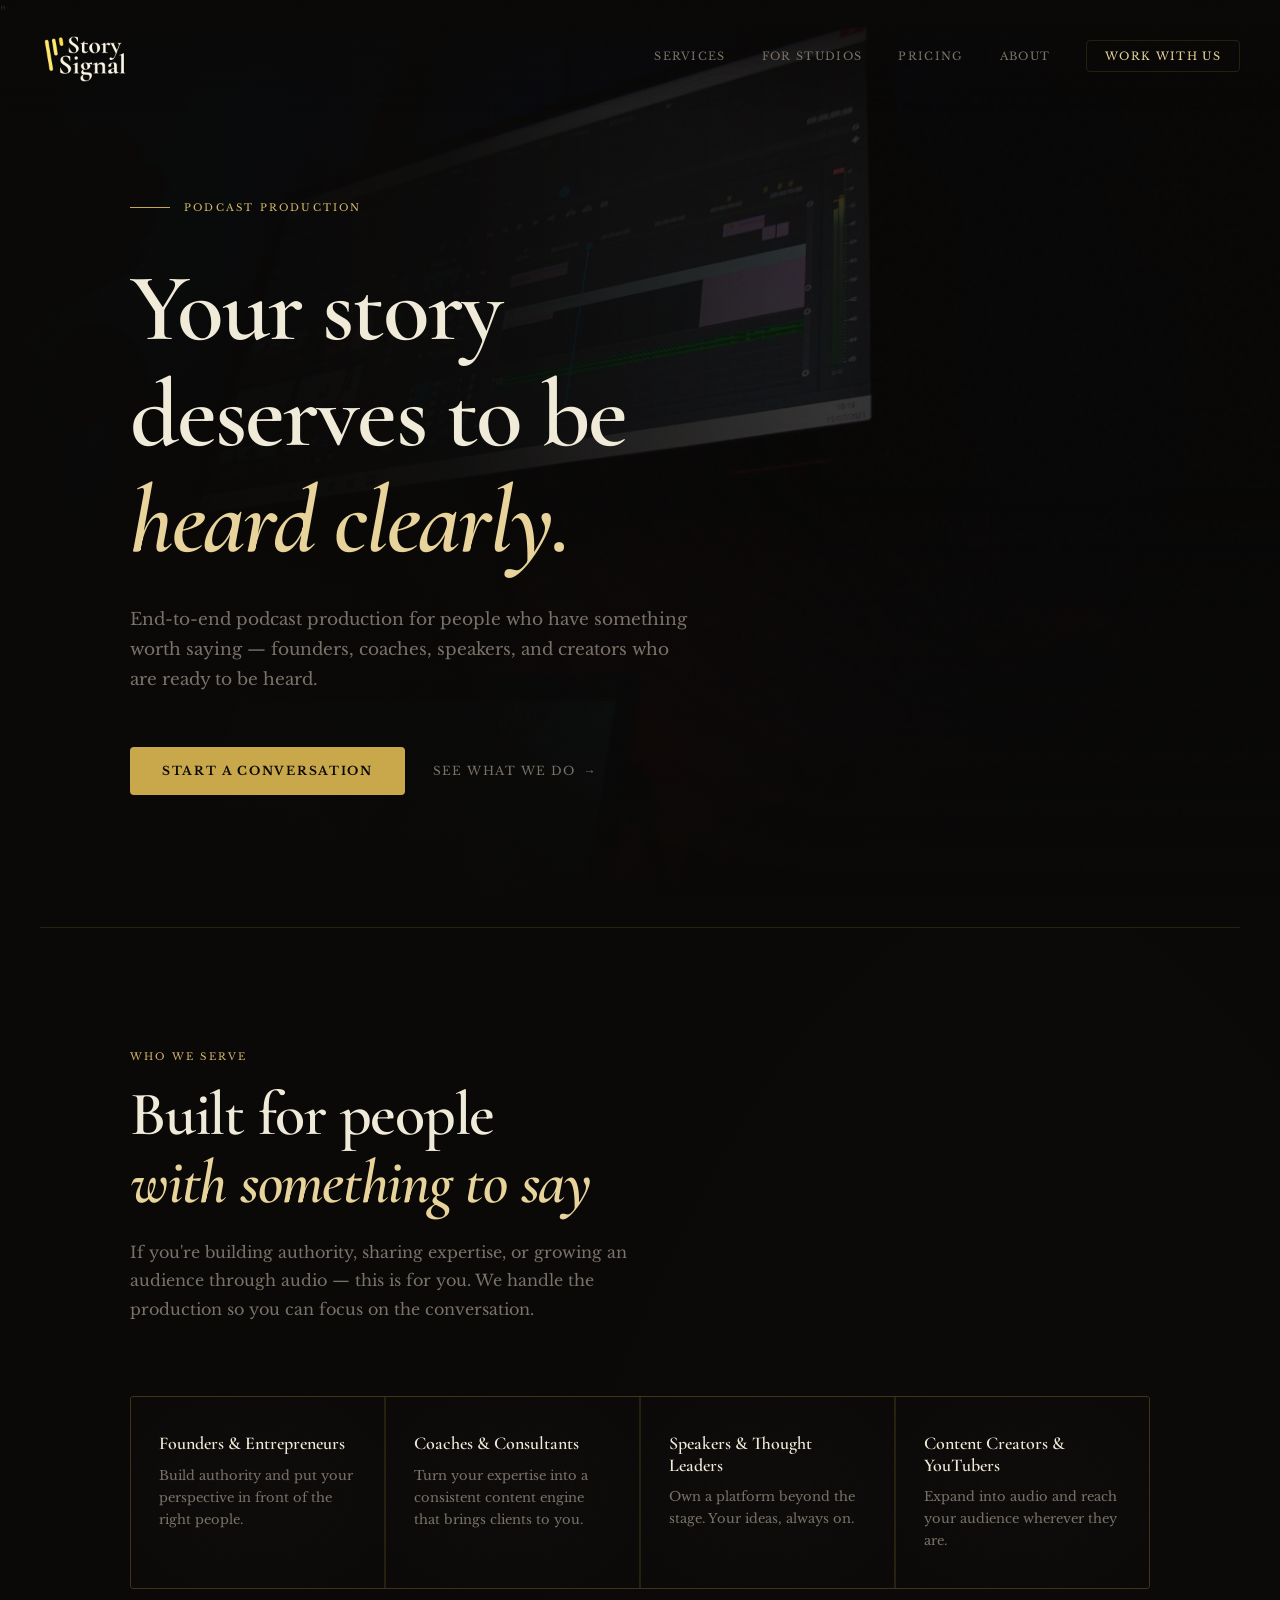
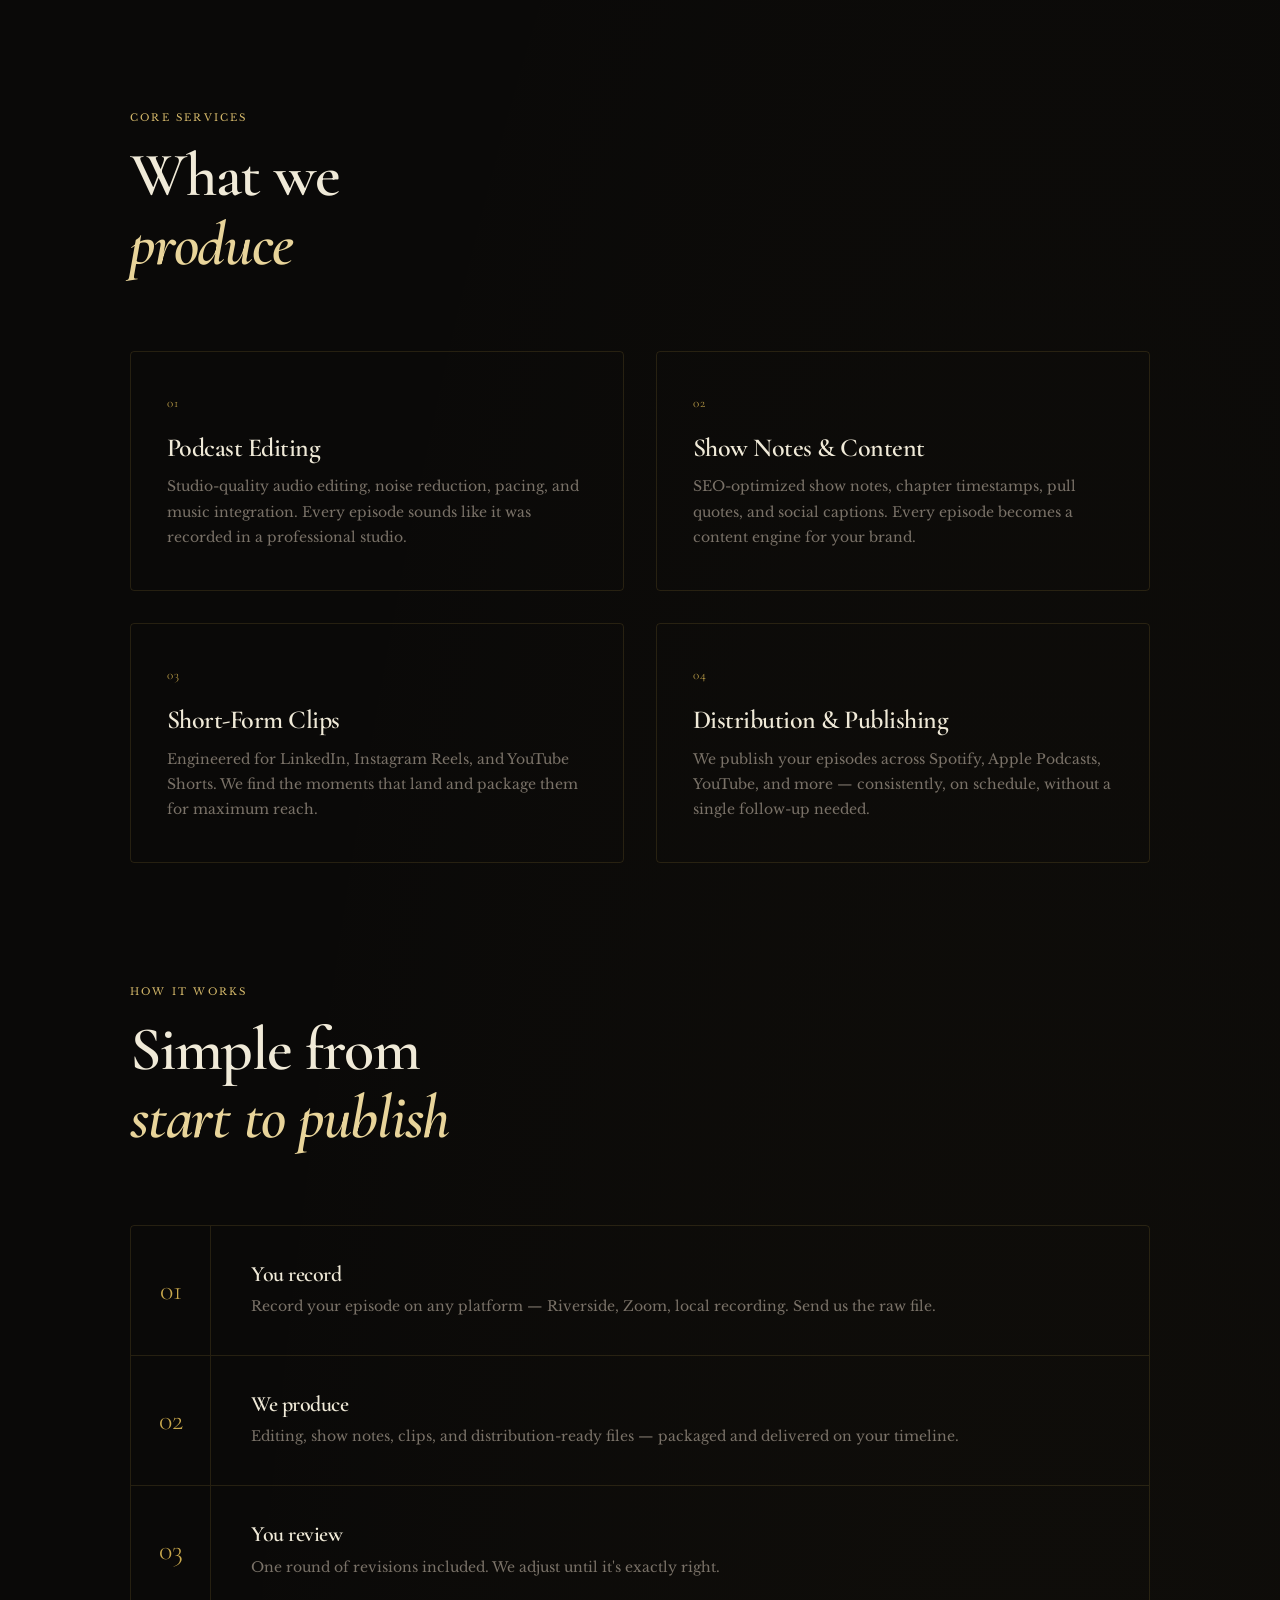
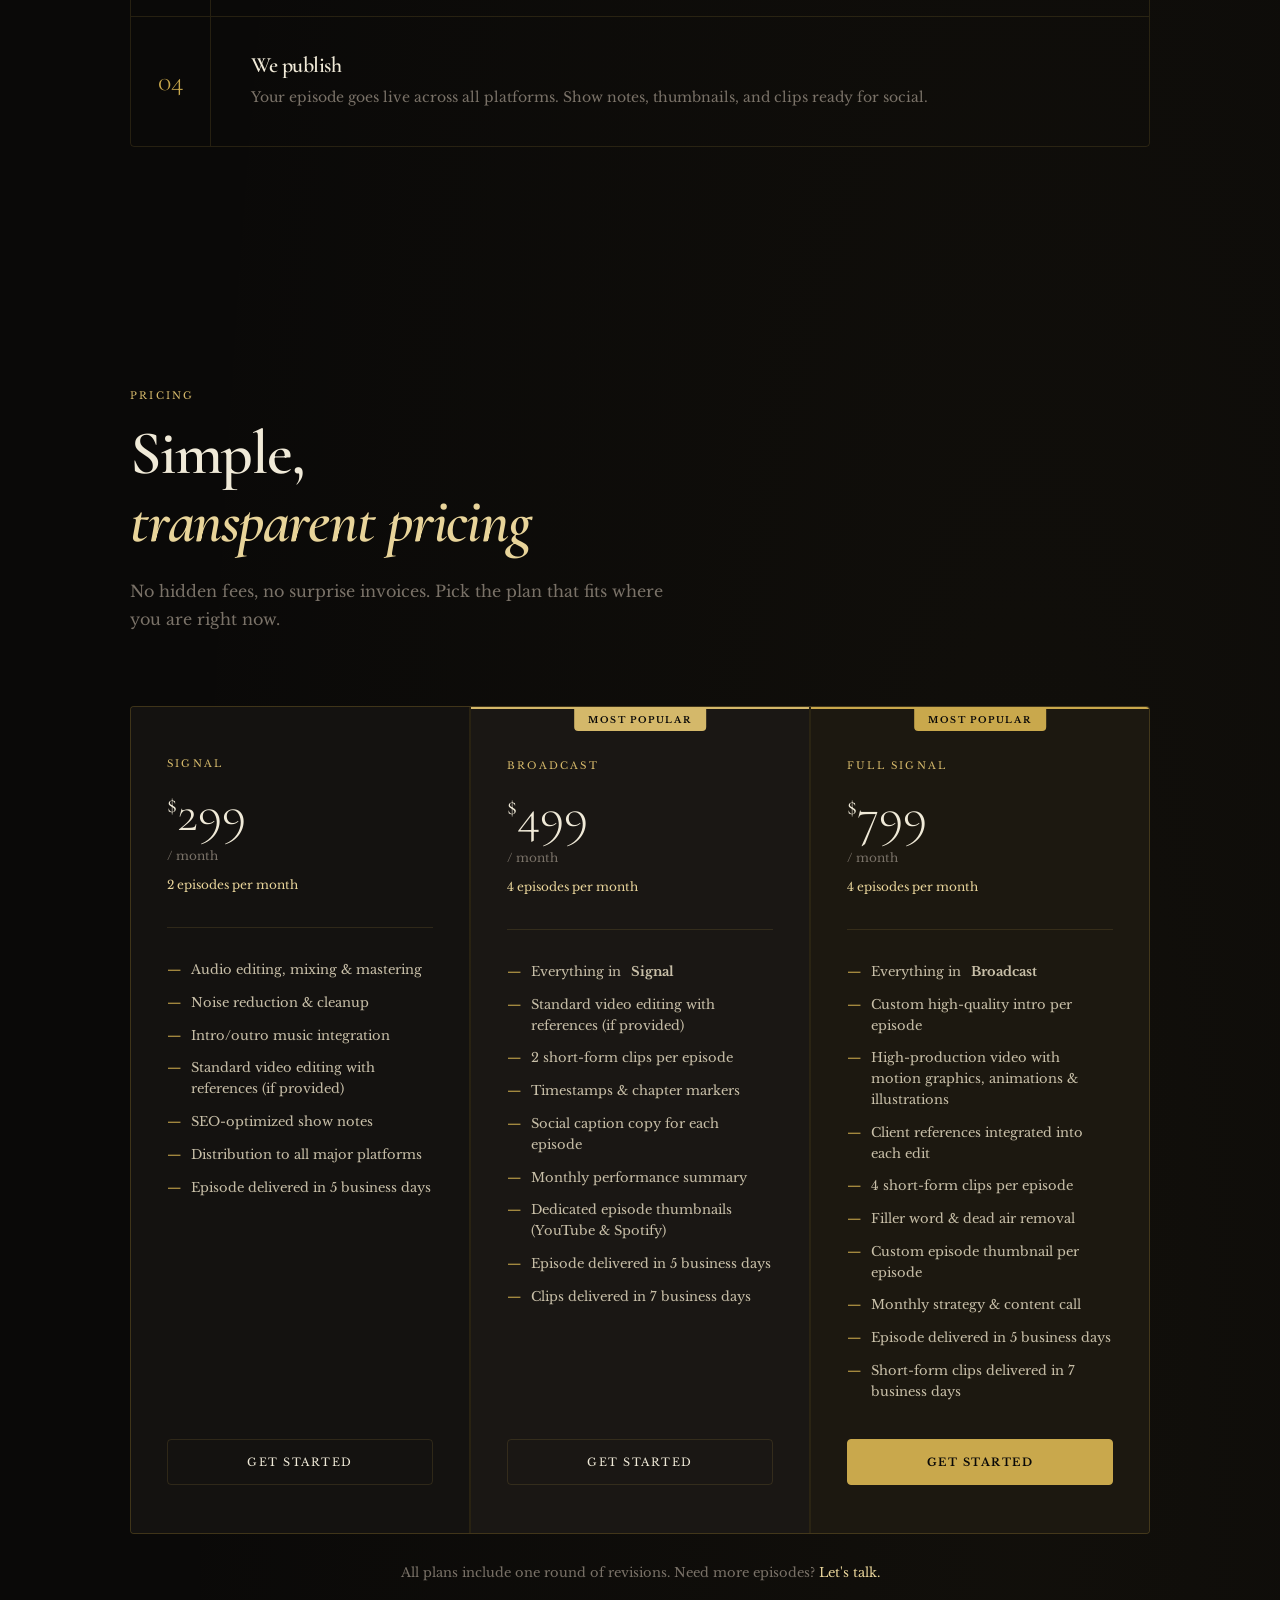
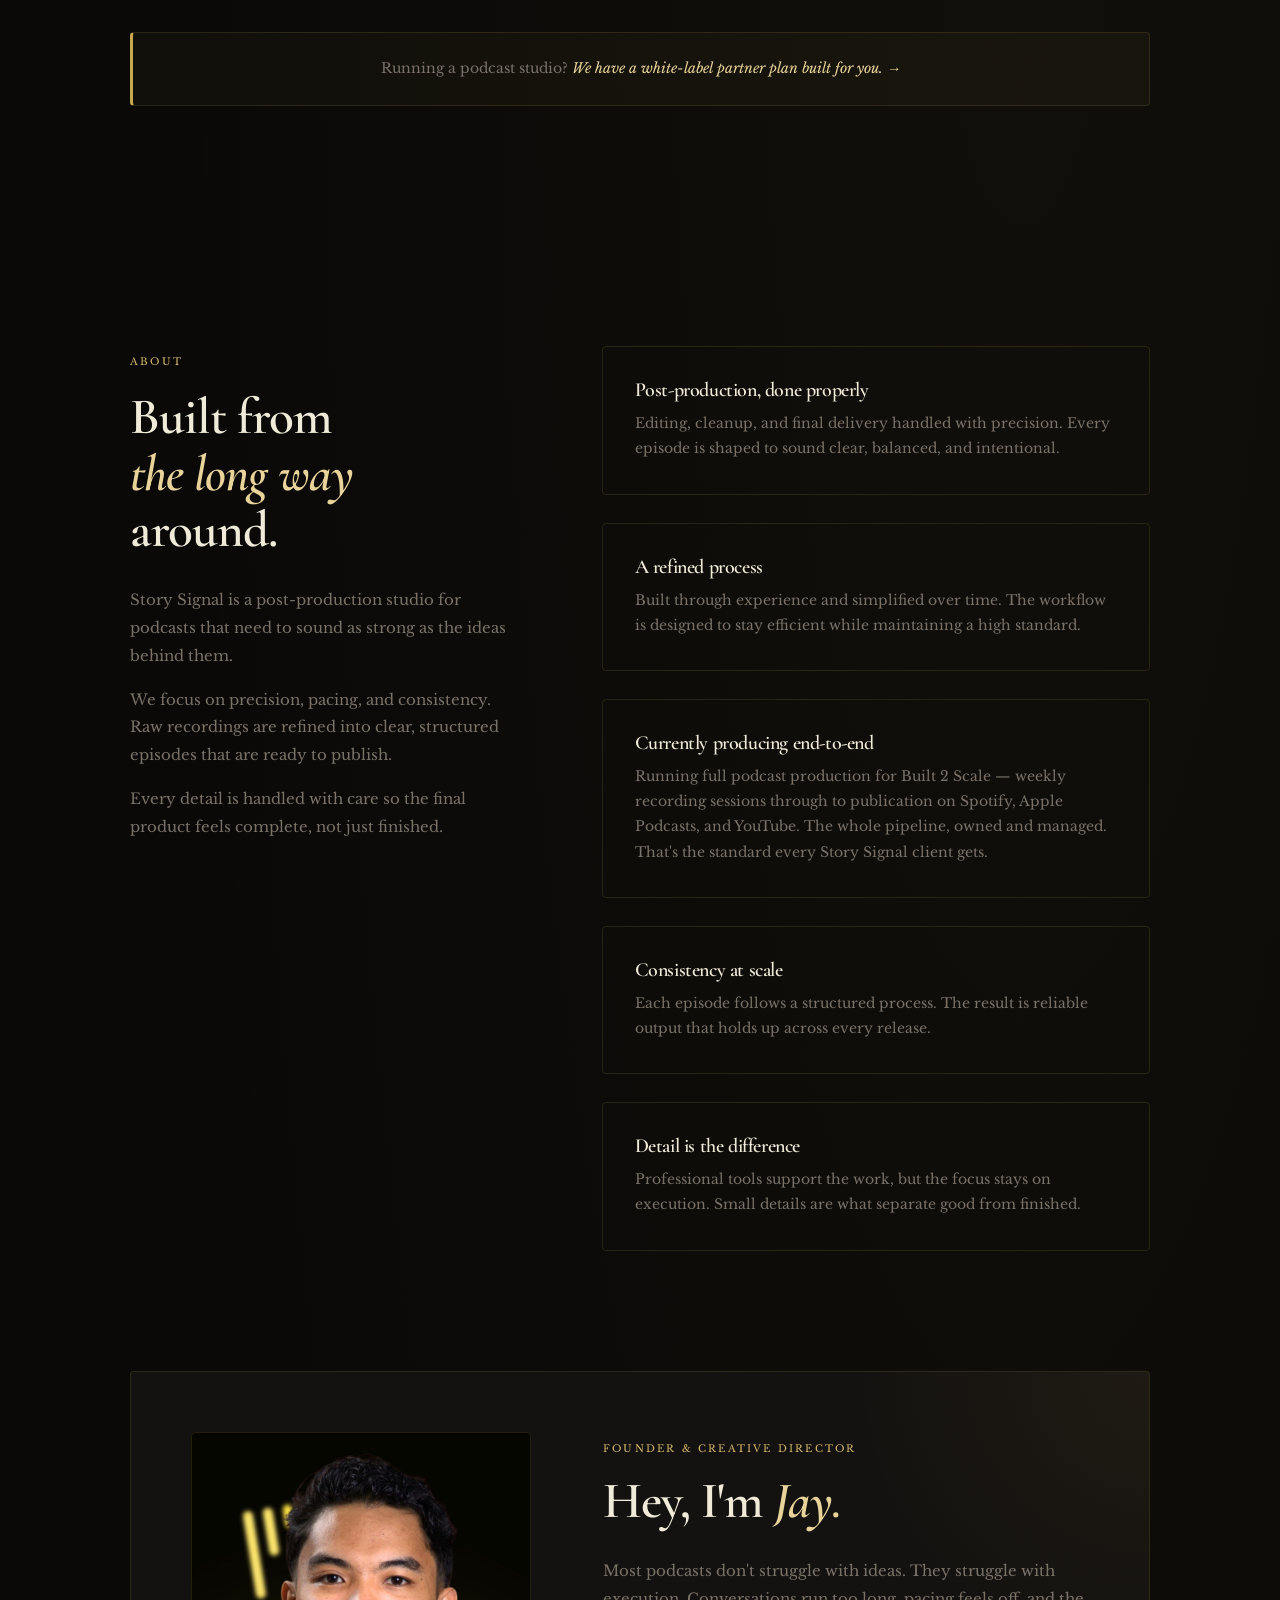
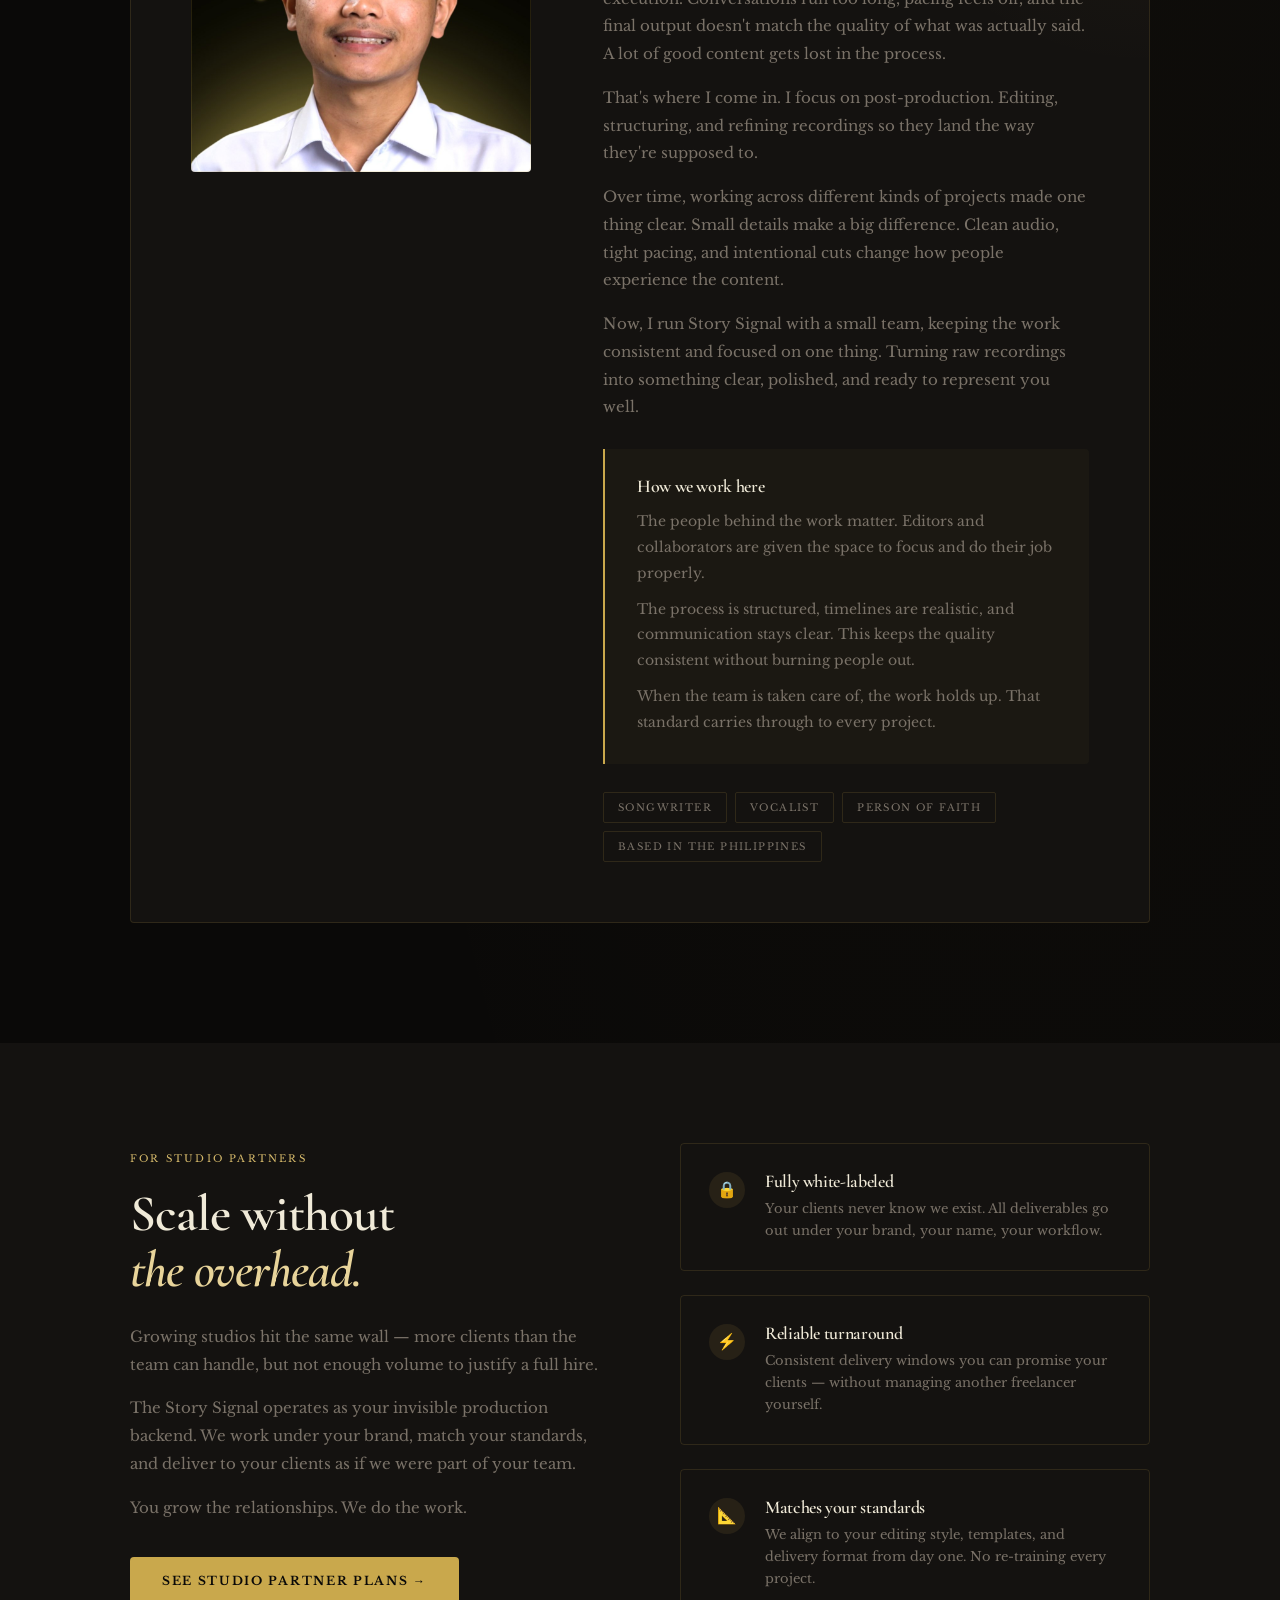
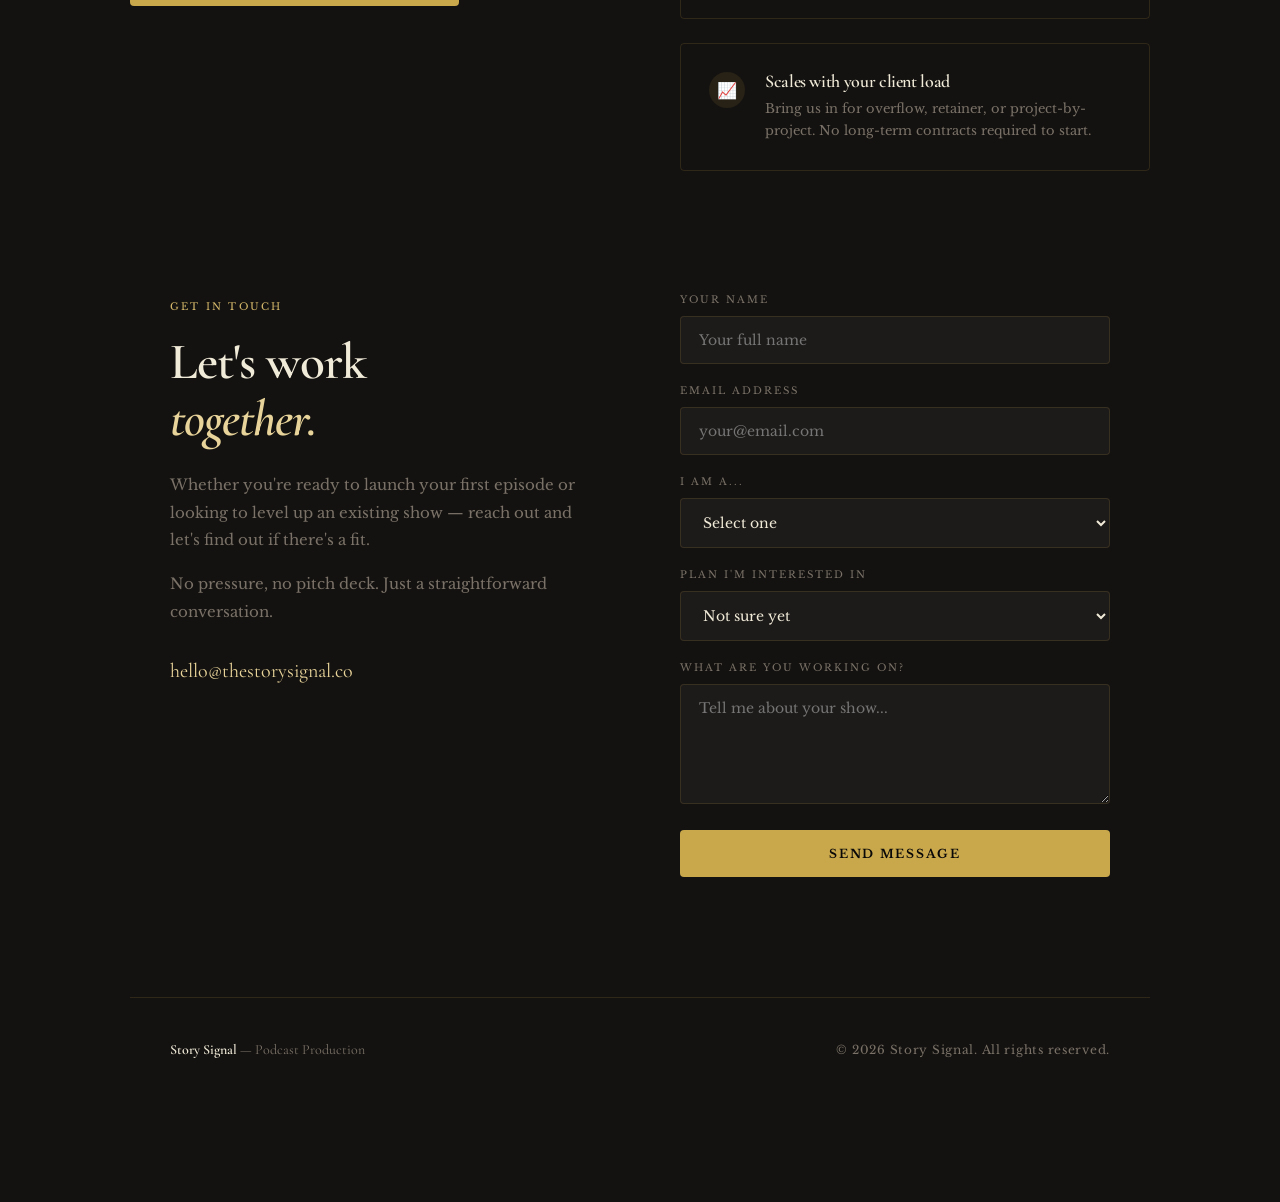
==== index.html @ ff428faa "First Upload of Website v.1" ====
<!DOCTYPE html>
<html lang="en">
<head>
  <meta charset="UTF-8" />
  <meta name="viewport" content="width=device-width, initial-scale=1.0" />
  <meta name="description" content="The Story Signal — Podcast production for founders and a white-label backend for podcast studios." />
  <title>The Story Signal</title>
  <link rel="stylesheet" href="styles.css">"
  <link rel="preconnect" href="https://fonts.googleapis.com" />
  <link rel="preconnect" href="https://fonts.gstatic.com" crossorigin />
  <link href="https://fonts.googleapis.com/css2?family=Cormorant+Garamond:ital,wght@0,300;0,400;0,600;1,300;1,400&family=Libre+Baskerville:ital,wght@0,400;0,700;1,400&display=swap" rel="stylesheet" />
  
</head>
<body>

  <!-- NAV -->
  <nav>
    <a href="#" class="nav-logo">
      <img src="[data-uri]" alt="Story Signal" />
    </a>
    <ul class="nav-links">
      <li><a href="#services">Services</a></li>
      <li><a href="#studios">For Studios</a></li>
      <li><a href="#pricing">Pricing</a></li>
      <li><a href="#about">About</a></li>
      <li><a href="#contact" class="nav-cta">Work With Us</a></li>
    </ul>
  </nav>

  <!-- HERO -->
  <section>
    <div class="hero-bg">
      <div class="hero">
        <div class="hero-inner reveal">
          <div class="hero-eyebrow">
            <div class="hero-eyebrow-line"></div>
            <span class="label">Podcast Production</span>
          </div>
          <h1>Your story<br>deserves to be<br><em>heard clearly.</em></h1>
          <p class="hero-sub">
            End-to-end podcast production for people who have something worth saying — founders, coaches, speakers, and creators who are ready to be heard.
          </p>
          <div class="hero-actions">
            <a href="#contact" class="btn-primary">Start a conversation</a>
            <a href="#services" class="btn-ghost">See what we do</a>
          </div>
        </div>
      </div>
    </div>
  </section>

  <div class="divider"></div>

  <!-- WHO WE SERVE -->
  <section id="services">
    <div class="section-pad">
      <div class="section-header reveal">
        <span class="label">Who We Serve</span>
        <h2>Built for people<br><em>with something to say</em></h2>
        <p>If you're building authority, sharing expertise, or growing an audience through audio — this is for you. We handle the production so you can focus on the conversation.</p>
      </div>

      <div class="serve-tags-row reveal">
        <div class="serve-tag-item">
          <div class="serve-tag-bg" style="background-image: url('https://images.pexels.com/photos/3184418/pexels-photo-3184418.jpeg?auto=compress&cs=tinysrgb&w=800');"></div>
          <div class="serve-tag-vignette"></div>
          <span class="serve-tag-title">Founders & Entrepreneurs</span>
          <span class="serve-tag-desc">Build authority and put your perspective in front of the right people.</span>
        </div>
        <div class="serve-tag-item">
          <div class="serve-tag-bg" style="background-image: url('https://images.pexels.com/photos/3182812/pexels-photo-3182812.jpeg?auto=compress&cs=tinysrgb&w=800');"></div>
          <div class="serve-tag-vignette"></div>
          <span class="serve-tag-title">Coaches & Consultants</span>
          <span class="serve-tag-desc">Turn your expertise into a consistent content engine that brings clients to you.</span>
        </div>
        <div class="serve-tag-item">
          <div class="serve-tag-bg" style="background-image: url('https://images.pexels.com/photos/2774556/pexels-photo-2774556.jpeg?auto=compress&cs=tinysrgb&w=800');"></div>
          <div class="serve-tag-vignette"></div>
          <span class="serve-tag-title">Speakers & Thought Leaders</span>
          <span class="serve-tag-desc">Own a platform beyond the stage. Your ideas, always on.</span>
        </div>
        <div class="serve-tag-item">
          <div class="serve-tag-bg" style="background-image: url('https://images.pexels.com/photos/3062541/pexels-photo-3062541.jpeg?auto=compress&cs=tinysrgb&w=800');"></div>
          <div class="serve-tag-vignette"></div>
          <span class="serve-tag-title">Content Creators & YouTubers</span>
          <span class="serve-tag-desc">Expand into audio and reach your audience wherever they are.</span>
        </div>
      </div>
    </div>
  </section>

  <!-- SERVICES DETAIL -->
  <section>
    <div class="section-pad" style="padding-top: 0;">
      <div class="section-header reveal">
        <span class="label">Core Services</span>
        <h2>What we<br><em>produce</em></h2>
      </div>

      <div class="services-grid">
        <div class="service-item reveal">
          <span class="service-num">01</span>
          <h3>Podcast Editing</h3>
          <p>Studio-quality audio editing, noise reduction, pacing, and music integration. Every episode sounds like it was recorded in a professional studio.</p>
        </div>
        <div class="service-item reveal">
          <span class="service-num">02</span>
          <h3>Show Notes & Content</h3>
          <p>SEO-optimized show notes, chapter timestamps, pull quotes, and social captions. Every episode becomes a content engine for your brand.</p>
        </div>
        <div class="service-item reveal">
          <span class="service-num">03</span>
          <h3>Short-Form Clips</h3>
          <p>Engineered for LinkedIn, Instagram Reels, and YouTube Shorts. We find the moments that land and package them for maximum reach.</p>
        </div>
        <div class="service-item reveal">
          <span class="service-num">04</span>
          <h3>Distribution & Publishing</h3>
          <p>We publish your episodes across Spotify, Apple Podcasts, YouTube, and more — consistently, on schedule, without a single follow-up needed.</p>
        </div>
      </div>
    </div>
  </section>

  <!-- PROCESS -->
  <section>
    <div class="section-pad" style="padding-top: 0;">
      <div class="section-header reveal">
        <span class="label">How It Works</span>
        <h2>Simple from<br><em>start to publish</em></h2>
      </div>
      <div class="process-steps reveal">
        <div class="process-step">
          <div class="step-num">01</div>
          <div class="step-content">
            <h3>You record</h3>
            <p>Record your episode on any platform — Riverside, Zoom, local recording. Send us the raw file.</p>
          </div>
        </div>
        <div class="process-step">
          <div class="step-num">02</div>
          <div class="step-content">
            <h3>We produce</h3>
            <p>Editing, show notes, clips, and distribution-ready files — packaged and delivered on your timeline.</p>
          </div>
        </div>
        <div class="process-step">
          <div class="step-num">03</div>
          <div class="step-content">
            <h3>You review</h3>
            <p>One round of revisions included. We adjust until it's exactly right.</p>
          </div>
        </div>
        <div class="process-step">
          <div class="step-num">04</div>
          <div class="step-content">
            <h3>We publish</h3>
            <p>Your episode goes live across all platforms. Show notes, thumbnails, and clips ready for social.</p>
          </div>
        </div>
      </div>
    </div>
  </section>

  <!-- PRICING -->
  <section id="pricing" class="pricing-section">
    <div class="pricing-inner">
      <div class="section-header reveal">
        <span class="label">Pricing</span>
        <h2>Simple,<br><em>transparent pricing</em></h2>
        <p>No hidden fees, no surprise invoices. Pick the plan that fits where you are right now.</p>
      </div>

      <div class="pricing-grid reveal">

        <div class="pricing-card">
          <span class="pricing-tier">Signal</span>
          <div class="pricing-price"><sup>$</sup>299</div>
          <div class="pricing-price-note">/ month</div>
          <div class="pricing-volume">2 episodes per month</div>
          <ul class="pricing-features">
            <li>Audio editing, mixing & mastering</li>
            <li>Noise reduction & cleanup</li>
            <li>Intro/outro music integration</li>
            <li>Standard video editing with references (if provided)</li>
            <li>SEO-optimized show notes</li>
            <li>Distribution to all major platforms</li>
            <li>Episode delivered in 5 business days</li>
          </ul>
          <a href="#contact" class="pricing-cta" onclick="selectPlan('Signal')">Get started</a>
        </div>

        <div class="pricing-card popular">
          <span class="pricing-tier">Broadcast</span>
          <div class="pricing-price"><sup>$</sup>499</div>
          <div class="pricing-price-note">/ month</div>
          <div class="pricing-volume">4 episodes per month</div>
          <ul class="pricing-features">
            <li>Everything in<strong>Signal</strong></li>
            <li>Standard video editing with references (if provided)</li>
            <li>2 short-form clips per episode</li>
            <li>Timestamps & chapter markers</li>
            <li>Social caption copy for each episode</li>
            <li>Monthly performance summary</li>
            <li>Dedicated episode thumbnails (YouTube & Spotify)</li>
            <li>Episode delivered in 5 business days</li>
            <li>Clips delivered in 7 business days</li>
          </ul>
          <a href="#contact" class="pricing-cta" onclick="selectPlan('Broadcast')">Get started</a>
        </div>

        <div class="pricing-card featured">
          <span class="pricing-tier">Full Signal</span>
          <div class="pricing-price"><sup>$</sup>799</div>
          <div class="pricing-price-note">/ month</div>
          <div class="pricing-volume">4 episodes per month</div>
          <ul class="pricing-features">
            <li>Everything in<strong>Broadcast</strong></li>
            <li>Custom high-quality intro per episode</li>
            <li>High-production video with motion graphics, animations & illustrations</li>
            <li>Client references integrated into each edit</li>
            <li>4 short-form clips per episode</li>
            <li>Filler word & dead air removal</li>
            <li>Custom episode thumbnail per episode</li>
            <li>Monthly strategy & content call</li>
            <li>Episode delivered in 5 business days</li>
            <li>Short-form clips delivered in 7 business days</li>
          </ul>
          <a href="#contact" class="pricing-cta" onclick="selectPlan('Full Signal')">Get started</a>
        </div>

      </div>
      <p class="pricing-note reveal">All plans include one round of revisions. Need more episodes? <a href="#contact">Let's talk.</a></p>

      <div class="studio-callout reveal">
        <p>Running a podcast studio? <a href="studios.html">We have a white-label partner plan built for you. →</a></p>
      </div>

    </div>
  </section>

  <!-- ABOUT -->
  <section id="about">
    <div class="section-pad">
      <div class="about-grid">
        <div class="about-left reveal">
          <span class="label">About</span>
          <h2>Built from<br><em>the long way</em><br>around.</h2>
          <p>Story Signal is a post-production studio for podcasts that need to sound as strong as the ideas behind them.</p>
          <p>We focus on precision, pacing, and consistency. Raw recordings are refined into clear, structured episodes that are ready to publish.</p>
          <p>Every detail is handled with care so the final product feels complete, not just finished.</p>
        </div>

        <div class="about-right">
          <div class="about-card reveal">
            <h4>Post-production, done properly</h4>
            <p>Editing, cleanup, and final delivery handled with precision. Every episode is shaped to sound clear, balanced, and intentional.</p>
          </div>
          <div class="about-card reveal">
            <h4>A refined process</h4>
            <p>Built through experience and simplified over time. The workflow is designed to stay efficient while maintaining a high standard.</p>
          </div>
          <div class="about-card reveal">
            <h4>Currently producing end-to-end</h4>
            <p>Running full podcast production for Built 2 Scale — weekly recording sessions through to publication on Spotify, Apple Podcasts, and YouTube. The whole pipeline, owned and managed. That's the standard every Story Signal client gets.</p>
          </div>
          <div class="about-card reveal">
            <h4>Consistency at scale</h4>
            <p>Each episode follows a structured process. The result is reliable output that holds up across every release.</p>
          </div>
          <div class="about-card reveal">
            <h4>Detail is the difference</h4>
            <p>Professional tools support the work, but the focus stays on execution. Small details are what separate good from finished.</p>
          </div>
        </div>
      </div>
    </div>
  </section>


  <!-- MEET JAY -->
  <section id="meet-jay">
    <div class="section-pad" style="padding-top:0;">
      <div class="meet-jay-card reveal">
        <div class="meet-jay-photo">
          <img src="[data-uri]" alt="Jay Tugahan" />
        </div>
        <div class="meet-jay-content">
          <span class="label">Founder & Creative Director</span>
          <h2>Hey, I'm <em>Jay.</em></h2>
          <p>Most podcasts don't struggle with ideas. They struggle with execution. Conversations run too long, pacing feels off, and the final output doesn't match the quality of what was actually said. A lot of good content gets lost in the process.</p>
          <p>That's where I come in. I focus on post-production. Editing, structuring, and refining recordings so they land the way they're supposed to.</p>
          <p>Over time, working across different kinds of projects made one thing clear. Small details make a big difference. Clean audio, tight pacing, and intentional cuts change how people experience the content.</p>
          <p>Now, I run Story Signal with a small team, keeping the work consistent and focused on one thing. Turning raw recordings into something clear, polished, and ready to represent you well.</p>

          <div class="culture-block">
            <h4>How we work here</h4>
            <p>The people behind the work matter. Editors and collaborators are given the space to focus and do their job properly.</p>
            <p>The process is structured, timelines are realistic, and communication stays clear. This keeps the quality consistent without burning people out.</p>
            <p>When the team is taken care of, the work holds up. That standard carries through to every project.</p>
          </div>

          <div class="meet-jay-tags">
            <span>Songwriter</span>
            <span>Vocalist</span>
            <span>Person of faith</span>
            <span>Based in the Philippines</span>
          </div>
        </div>
      </div>
    </div>
  </section>


  <!-- STUDIO SECTION -->
  <section id="studios" class="studio-section">
    <div class="studio-inner">
      <div class="studio-grid">
        <div class="studio-left reveal">
          <span class="label">For Studio Partners</span>
          <h2>Scale without<br><em>the overhead.</em></h2>
          <p>Growing studios hit the same wall — more clients than the team can handle, but not enough volume to justify a full hire.</p>
          <p>The Story Signal operates as your invisible production backend. We work under your brand, match your standards, and deliver to your clients as if we were part of your team.</p>
          <p>You grow the relationships. We do the work.</p>
          <a href="studios.html" class="btn-primary">See studio partner plans →</a>
        </div>

        <div class="studio-right reveal">
          <div class="studio-point">
            <div class="studio-point-icon">🔒</div>
            <div>
              <h4>Fully white-labeled</h4>
              <p>Your clients never know we exist. All deliverables go out under your brand, your name, your workflow.</p>
            </div>
          </div>
          <div class="studio-point">
            <div class="studio-point-icon">⚡</div>
            <div>
              <h4>Reliable turnaround</h4>
              <p>Consistent delivery windows you can promise your clients — without managing another freelancer yourself.</p>
            </div>
          </div>
          <div class="studio-point">
            <div class="studio-point-icon">📐</div>
            <div>
              <h4>Matches your standards</h4>
              <p>We align to your editing style, templates, and delivery format from day one. No re-training every project.</p>
            </div>
          </div>
          <div class="studio-point">
            <div class="studio-point-icon">📈</div>
            <div>
              <h4>Scales with your client load</h4>
              <p>Bring us in for overflow, retainer, or project-by-project. No long-term contracts required to start.</p>
            </div>
          </div>
        </div>
      </div>

      <!-- <div class="stats-row reveal">
        <div class="stat-box">
          <div class="stat-num">50+</div>
          <div class="stat-label">Episodes Produced</div>
        </div>
        <div class="stat-box">
          <div class="stat-num">3+</div>
          <div class="stat-label">Years Experience</div>
        </div>
        <div class="stat-box">
          <div class="stat-num">48h</div>
          <div class="stat-label">Standard Turnaround</div>
        </div>
        <div class="stat-box">
          <div class="stat-num">100%</div>
          <div class="stat-label">Done For You</div>
        </div>
      </div>
    </div>
  </section> -->
  


  <!-- CONTACT -->
  <section id="contact" class="contact-section">
    <div class="contact-inner">
      <div class="contact-left reveal">
        <span class="label">Get In Touch</span>
        <h2>Let's work<br><em>together.</em></h2>
        <p>Whether you're ready to launch your first episode or looking to level up an existing show — reach out and let's find out if there's a fit.</p>
        <p style="margin-top:16px;">No pressure, no pitch deck. Just a straightforward conversation.</p>
        <a href="mailto:hello@thestorysignal.co" class="contact-email">hello@thestorysignal.co</a>
      </div>

  <form class="contact-form reveal" action="https://api.web3forms.com/submit" method="POST">
    
    <!-- Web3Forms config -->
    <input type="hidden" name="access_key" value="cb7b36b2-0e20-4786-a7fb-5e752e9a2469">
    <input type="hidden" name="subject" value="New Story Signal Inquiry">
    <input type="hidden" name="from_name" value="Story Signal Website">
    <input type="hidden" name="replyto" value="email">

    <!-- Name -->
    <div class="form-group">
      <label for="name">Your Name</label>
      <input type="text" id="name" name="name" placeholder="Your full name" required />
    </div>

    <!-- Email -->
    <div class="form-group">
      <label for="email">Email Address</label>
      <input type="email" id="email" name="email" placeholder="your@email.com" required />
    </div>

    <!-- Type -->
    <div class="form-group">
      <label for="type">I am a...</label>
      <select id="type" name="type">
        <option value="">Select one</option>
        <option value="founder">Founder or entrepreneur</option>
        <option value="coach">Coach or consultant</option>
        <option value="speaker">Speaker or thought leader</option>
        <option value="creator">Content creator or YouTuber</option>
        <option value="other">Something else</option>
      </select>
    </div>

    <!-- Plan -->
    <div class="form-group">
      <label for="plan">Plan I'm interested in</label>
      <select id="plan" name="plan">
        <option value="">Not sure yet</option>
        <option value="Signal">Signal — $299/mo (2 episodes)</option>
        <option value="Broadcast">Broadcast — $499/mo (4 episodes)</option>
        <option value="Full Signal">Full Signal — $799/mo (4 episodes, full production)</option>
        <option value="Custom">Custom / just exploring</option>
      </select>
    </div>

    <!-- Message -->
    <div class="form-group">
      <label for="message">What are you working on?</label>
      <textarea id="message" name="message" placeholder="Tell me about your show..."></textarea>
    </div>

    <!-- Button -->
    <button type="submit" class="form-submit">Send message</button>

    <!-- Success message -->
    <p id="form-success" style="display:none; margin-top:10px;">
      Thanks for submitting — We’ll be in touch.
    </p>

  </form>
    </div>
  </section>

  <!-- FOOTER -->
  <footer>
    <div class="footer-left">
      <strong>Story Signal</strong> — Podcast Production
    </div>
    <div class="footer-right">
      © 2026 Story Signal. All rights reserved.
    </div>
  </footer>

  <script>
    
    // Pricing tab switcher
    function switchTab(tab) {
      document.querySelectorAll('.pricing-tab').forEach(t => t.classList.remove('active'));
      document.querySelectorAll('.pricing-panel').forEach(p => p.classList.remove('active'));
      document.querySelector(`[onclick="switchTab('${tab}')"]`).classList.add('active');
      document.getElementById(`panel-${tab}`).classList.add('active');
    }

    // Plan pre-selection from pricing CTAs
    function selectPlan(plan) {
      setTimeout(() => {
        const select = document.getElementById('plan');
        if (select) select.value = plan;
      }, 400);
    }

    // Scroll reveal
    const reveals = document.querySelectorAll('.reveal');
    const observer = new IntersectionObserver((entries) => {
      entries.forEach((entry, i) => {
        if (entry.isIntersecting) {
          setTimeout(() => entry.target.classList.add('visible'), i * 60);
          observer.unobserve(entry.target);
        }
      });
    }, { threshold: 0.1 });
    reveals.forEach(el => observer.observe(el));

    // Form submit handler (for GitHub Pages - no backend)
    const form = document.querySelector('.contact-form');

    if (form) {
      form.addEventListener('submit', async function(e) {
        e.preventDefault();

        const button = form.querySelector('.form-submit');
        const successMsg = document.getElementById('form-success');

        button.innerText = "Sending...";
        button.disabled = true;

        const formData = new FormData(form);

        const response = await fetch(form.action, {
          method: "POST",
          body: formData
        });

        if (response.ok) {
          form.reset();
          button.innerText = "Sent ✓";
          successMsg.style.display = "block";
        } else {
          button.innerText = "Error — try again";
          button.disabled = false;
        }
      });
  }
  </script>
</body>
</html>
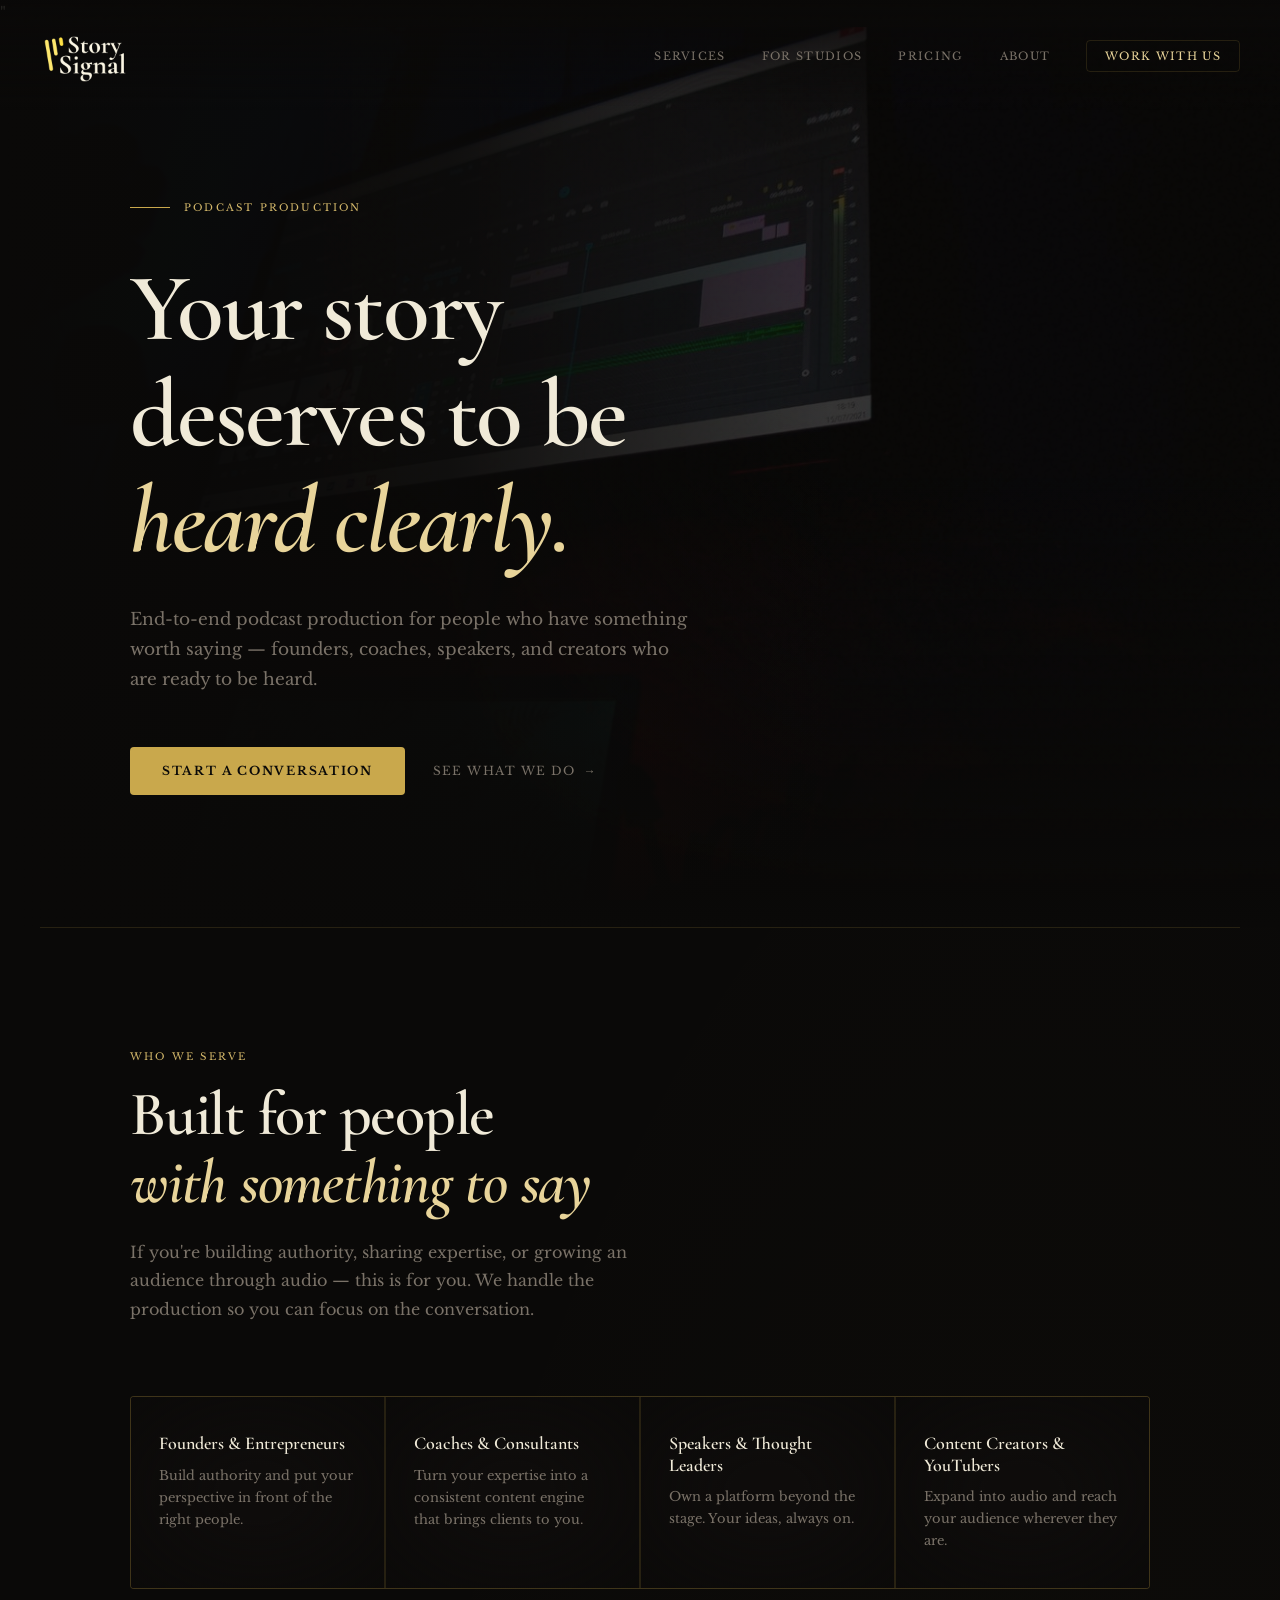
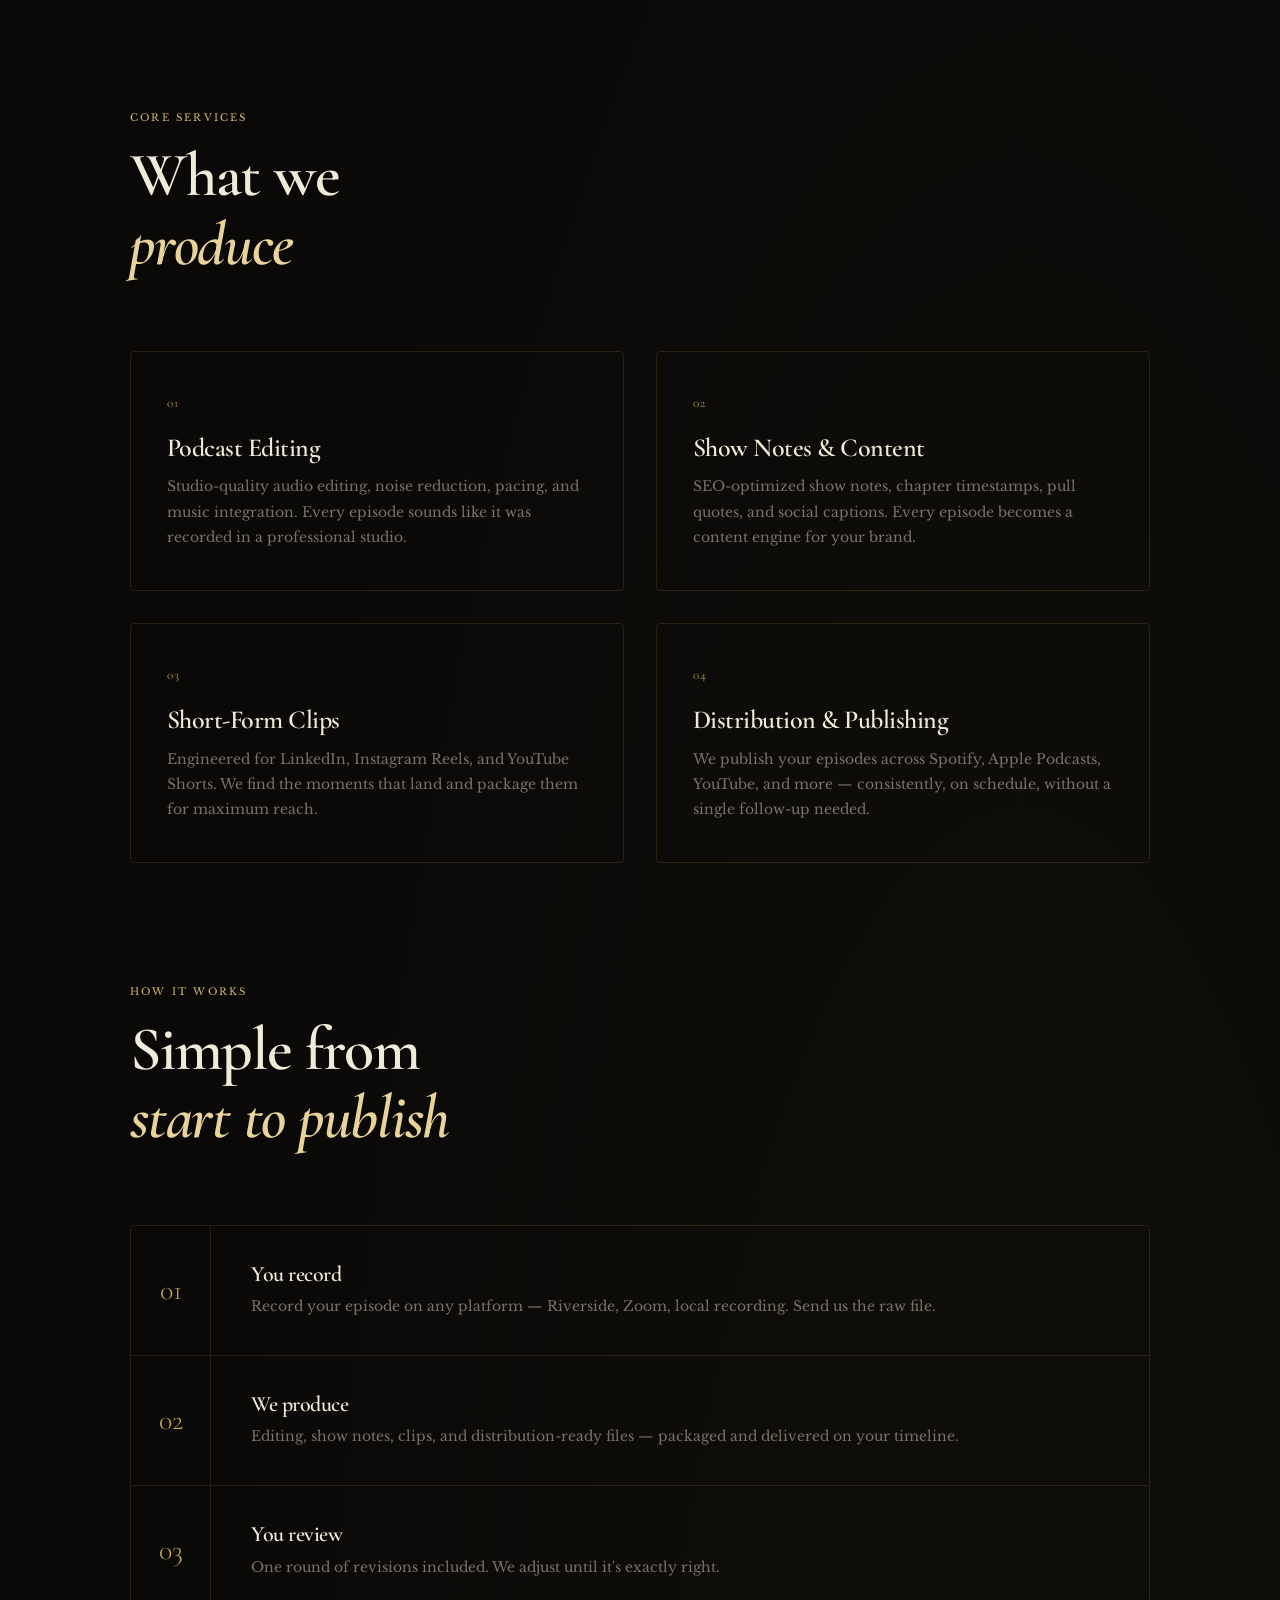
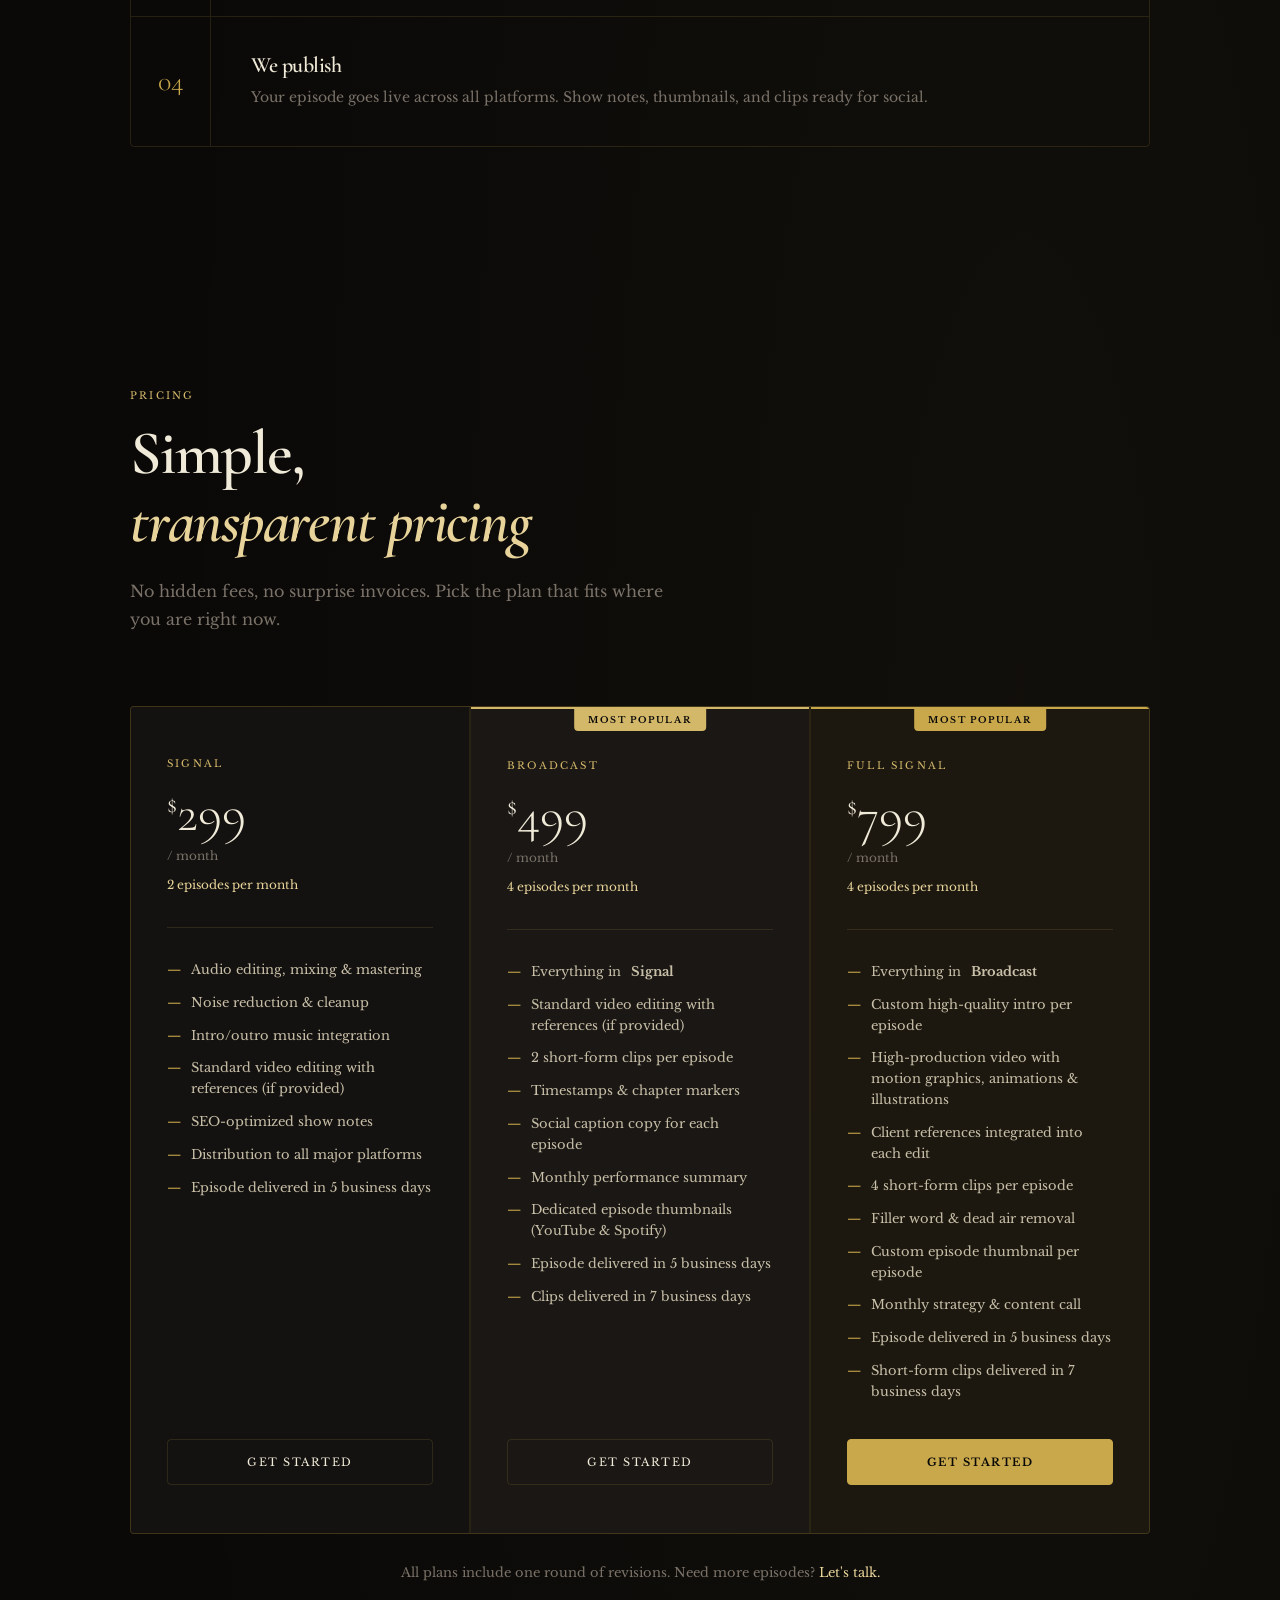
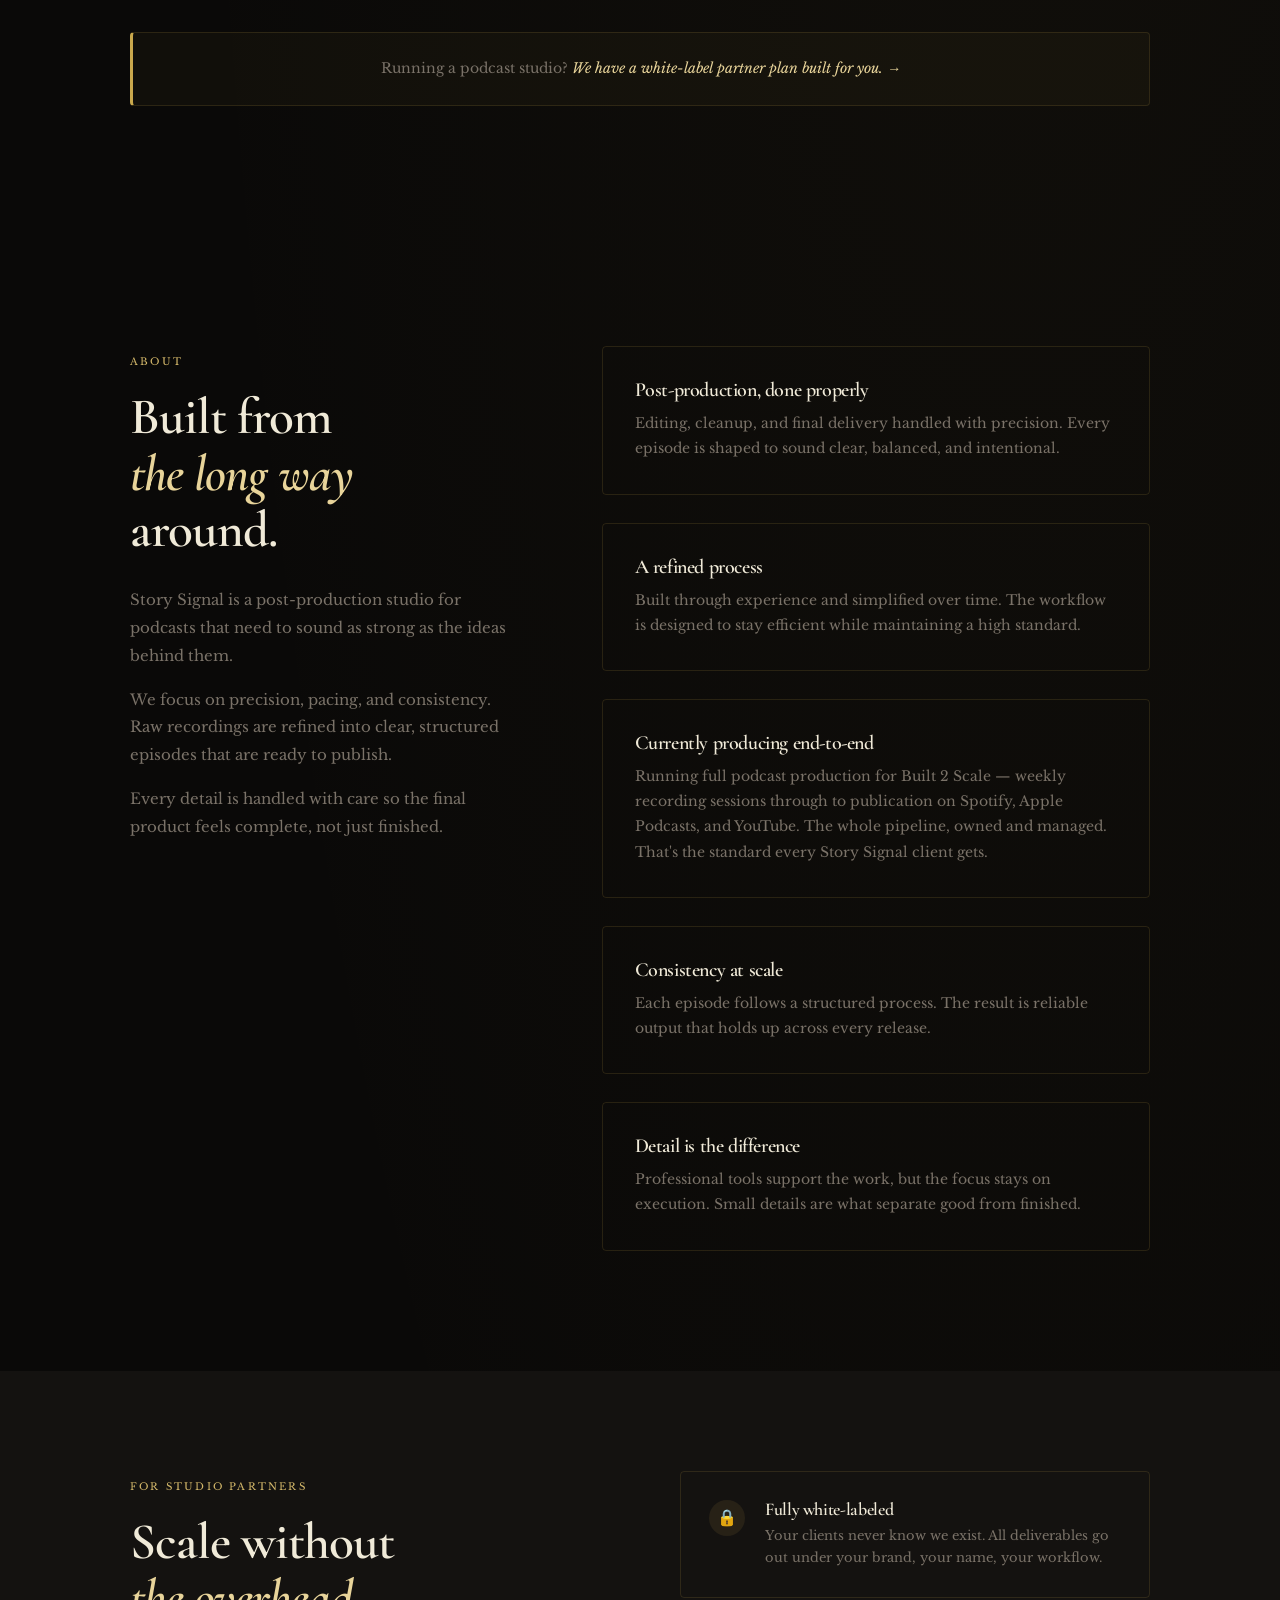
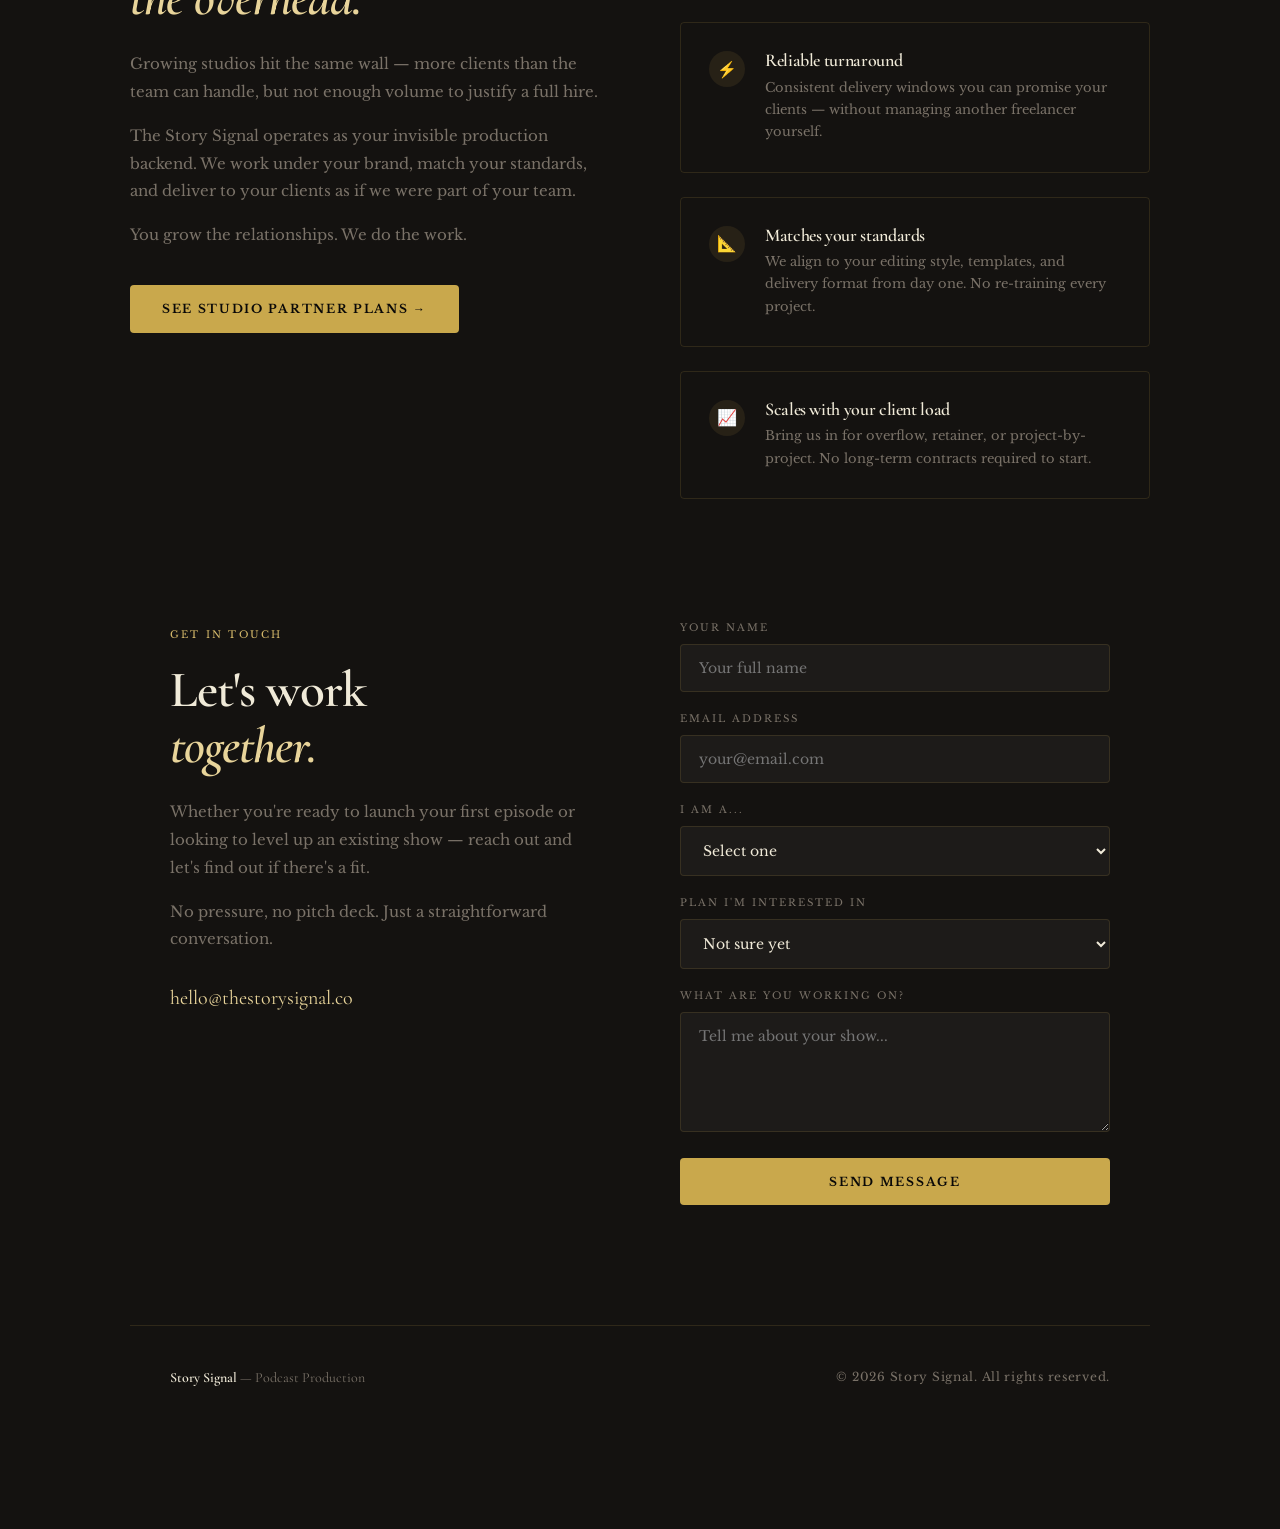
==== commit 3407dc2e: "Update index.html - Removing MEET JAY" ====
--- a/index.html
+++ b/index.html
@@ -9,7 +9,11 @@
   <link rel="preconnect" href="https://fonts.googleapis.com" />
   <link rel="preconnect" href="https://fonts.gstatic.com" crossorigin />
   <link href="https://fonts.googleapis.com/css2?family=Cormorant+Garamond:ital,wght@0,300;0,400;0,600;1,300;1,400&family=Libre+Baskerville:ital,wght@0,400;0,700;1,400&display=swap" rel="stylesheet" />
-  
+  <link rel="icon" type="image/x-icon" href="/favicon.ico">
+  <link rel="icon" type="image/png" sizes="16x16" href="/favicon-16x16.png">
+  <link rel="icon" type="image/png" sizes="32x32" href="/favicon-32x32.png">
+  <link rel="apple-touch-icon" href="/apple-touch-icon.png">
+  <link rel="manifest" href="/site.webmanifest">
 </head>
 <body>
 
@@ -278,40 +282,6 @@
   </section>
 
 
-  <!-- MEET JAY -->
-  <section id="meet-jay">
-    <div class="section-pad" style="padding-top:0;">
-      <div class="meet-jay-card reveal">
-        <div class="meet-jay-photo">
-          <img src="[data-uri]" alt="Jay Tugahan" />
-        </div>
-        <div class="meet-jay-content">
-          <span class="label">Founder & Creative Director</span>
-          <h2>Hey, I'm <em>Jay.</em></h2>
-          <p>Most podcasts don't struggle with ideas. They struggle with execution. Conversations run too long, pacing feels off, and the final output doesn't match the quality of what was actually said. A lot of good content gets lost in the process.</p>
-          <p>That's where I come in. I focus on post-production. Editing, structuring, and refining recordings so they land the way they're supposed to.</p>
-          <p>Over time, working across different kinds of projects made one thing clear. Small details make a big difference. Clean audio, tight pacing, and intentional cuts change how people experience the content.</p>
-          <p>Now, I run Story Signal with a small team, keeping the work consistent and focused on one thing. Turning raw recordings into something clear, polished, and ready to represent you well.</p>
-
-          <div class="culture-block">
-            <h4>How we work here</h4>
-            <p>The people behind the work matter. Editors and collaborators are given the space to focus and do their job properly.</p>
-            <p>The process is structured, timelines are realistic, and communication stays clear. This keeps the quality consistent without burning people out.</p>
-            <p>When the team is taken care of, the work holds up. That standard carries through to every project.</p>
-          </div>
-
-          <div class="meet-jay-tags">
-            <span>Songwriter</span>
-            <span>Vocalist</span>
-            <span>Person of faith</span>
-            <span>Based in the Philippines</span>
-          </div>
-        </div>
-      </div>
-    </div>
-  </section>
-
-
   <!-- STUDIO SECTION -->
   <section id="studios" class="studio-section">
     <div class="studio-inner">
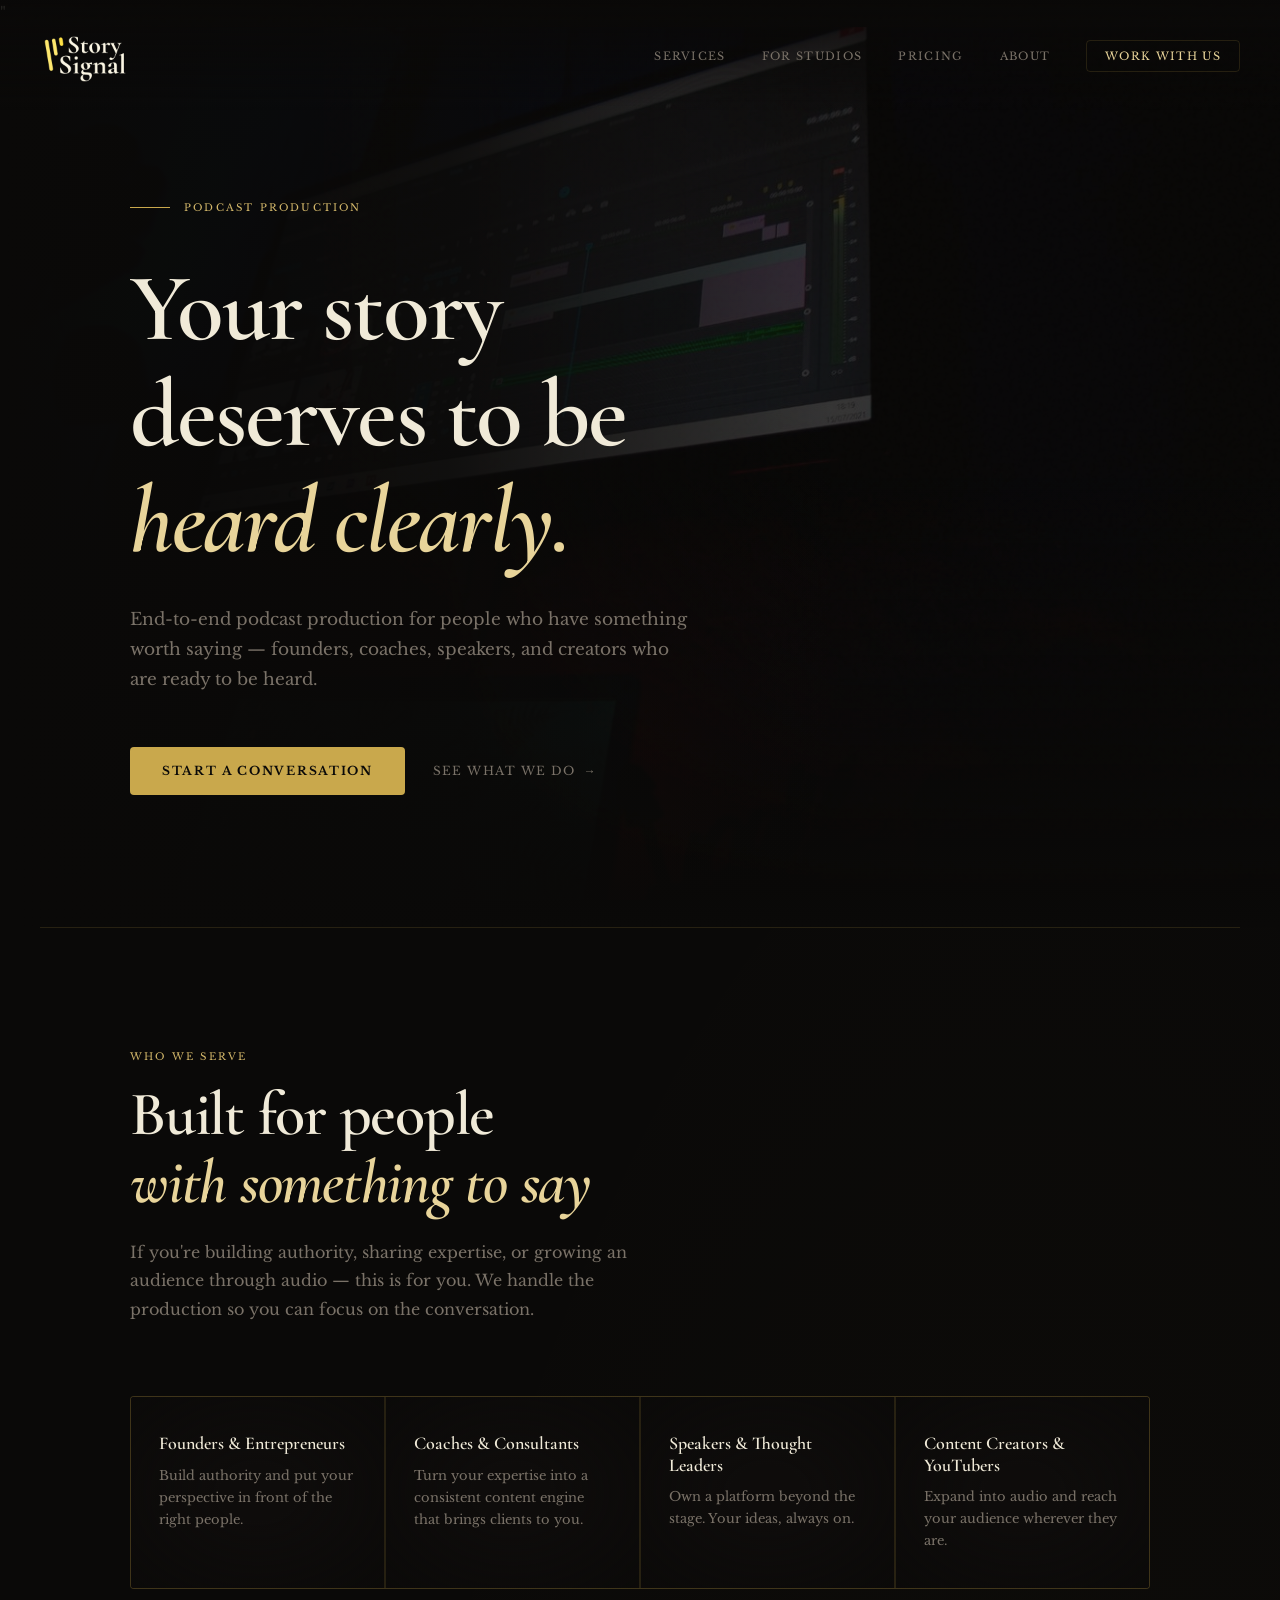
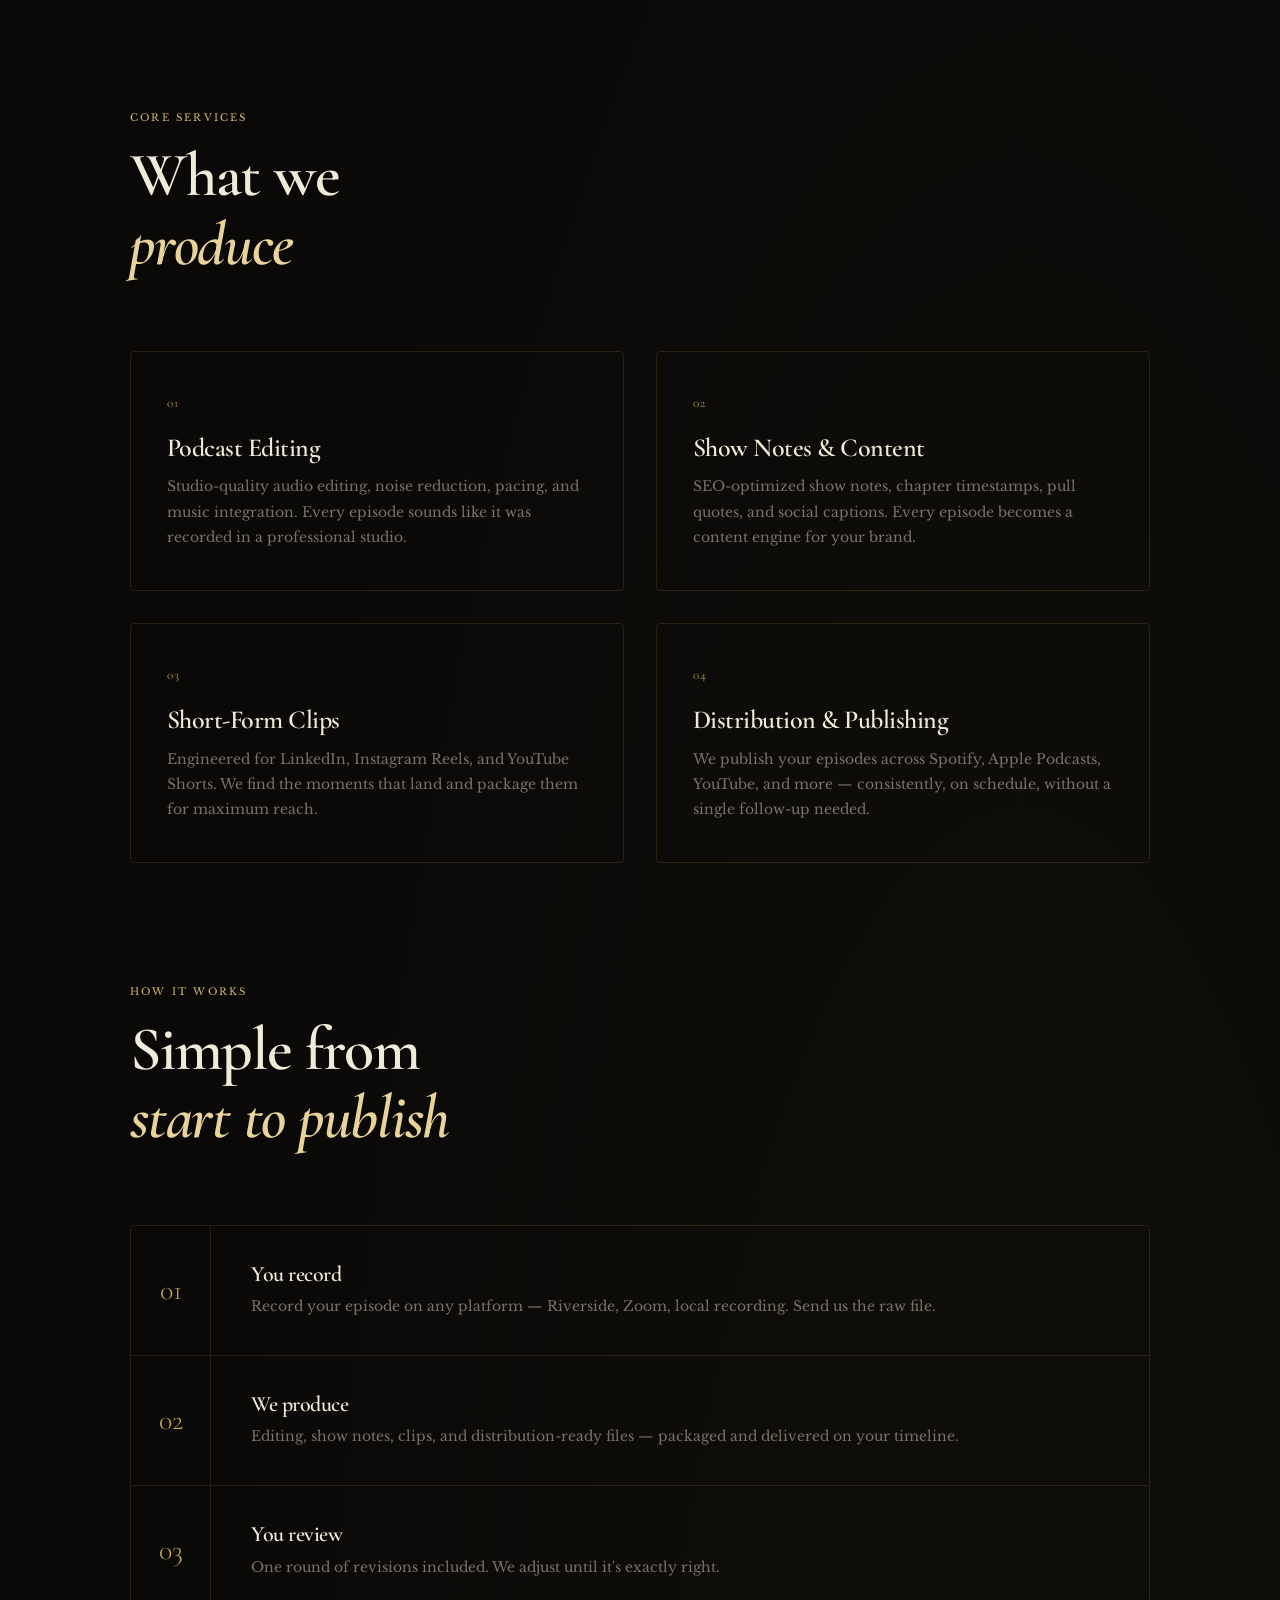
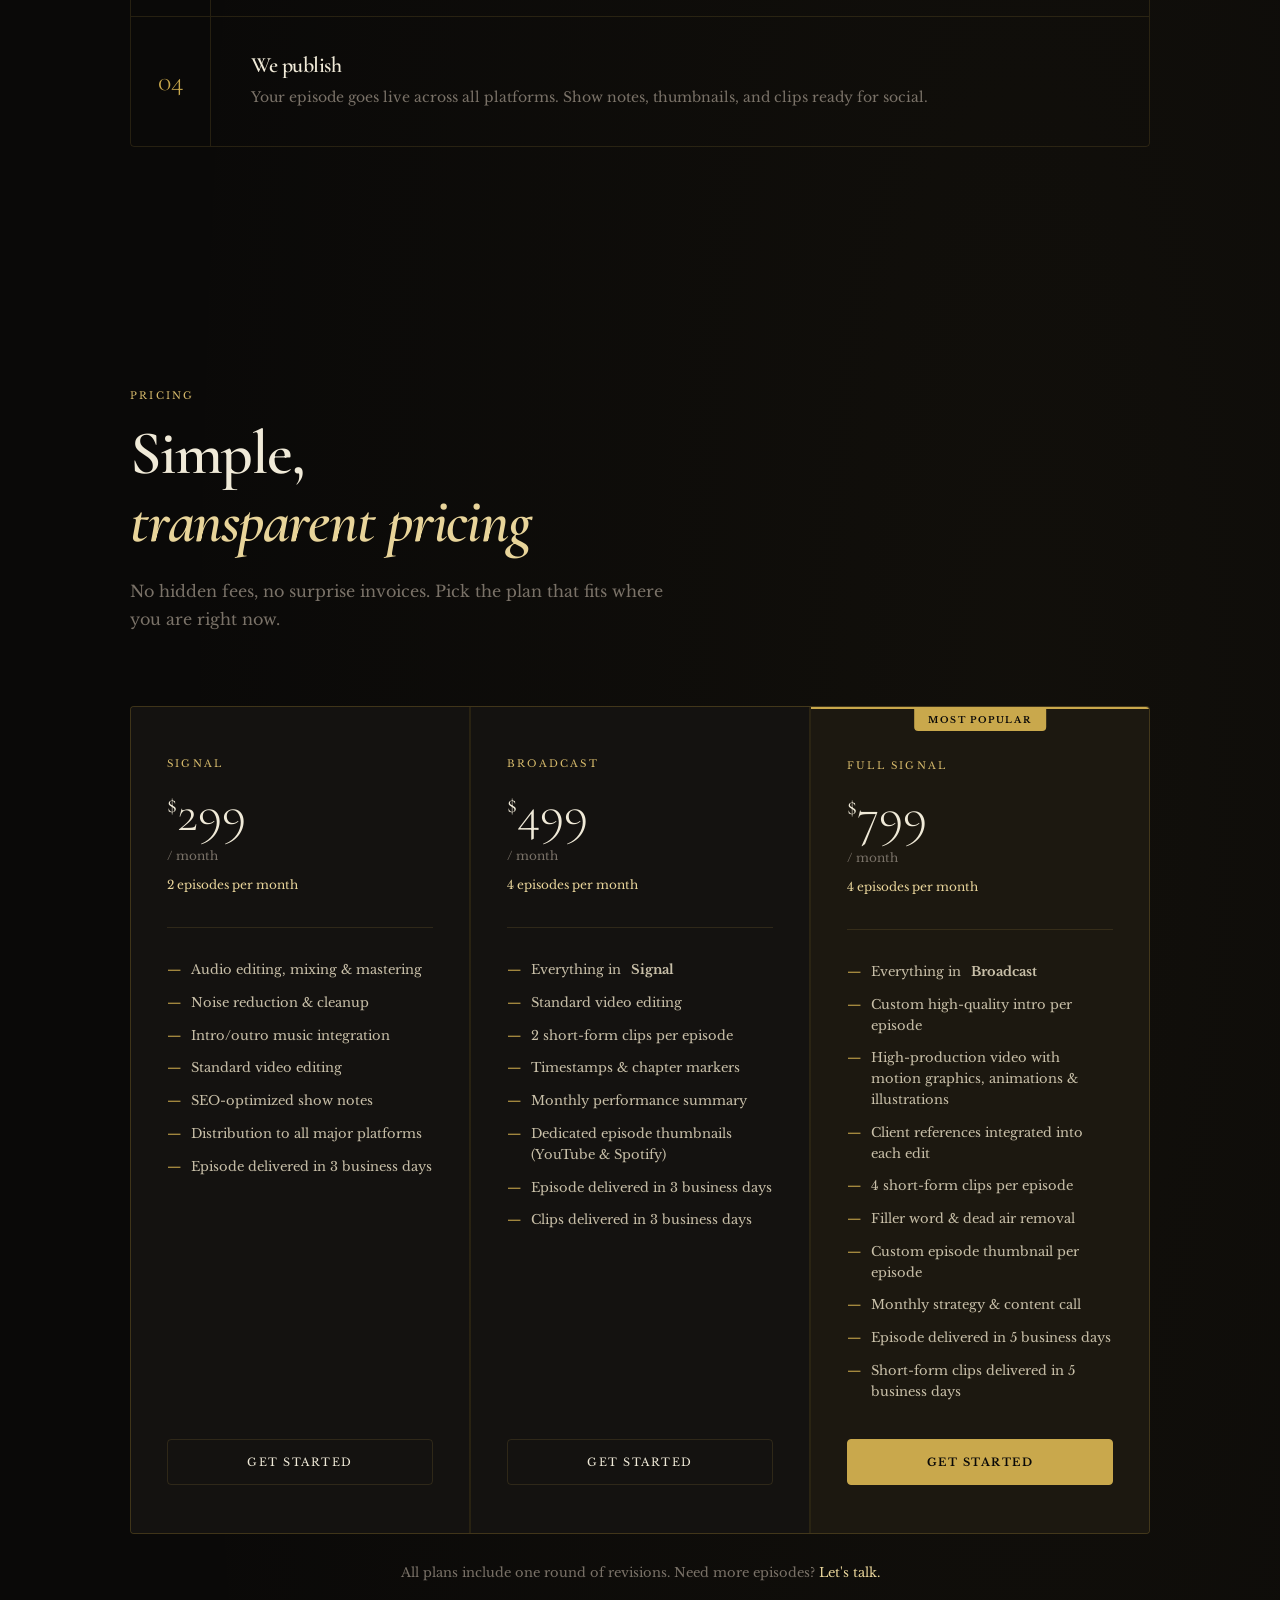
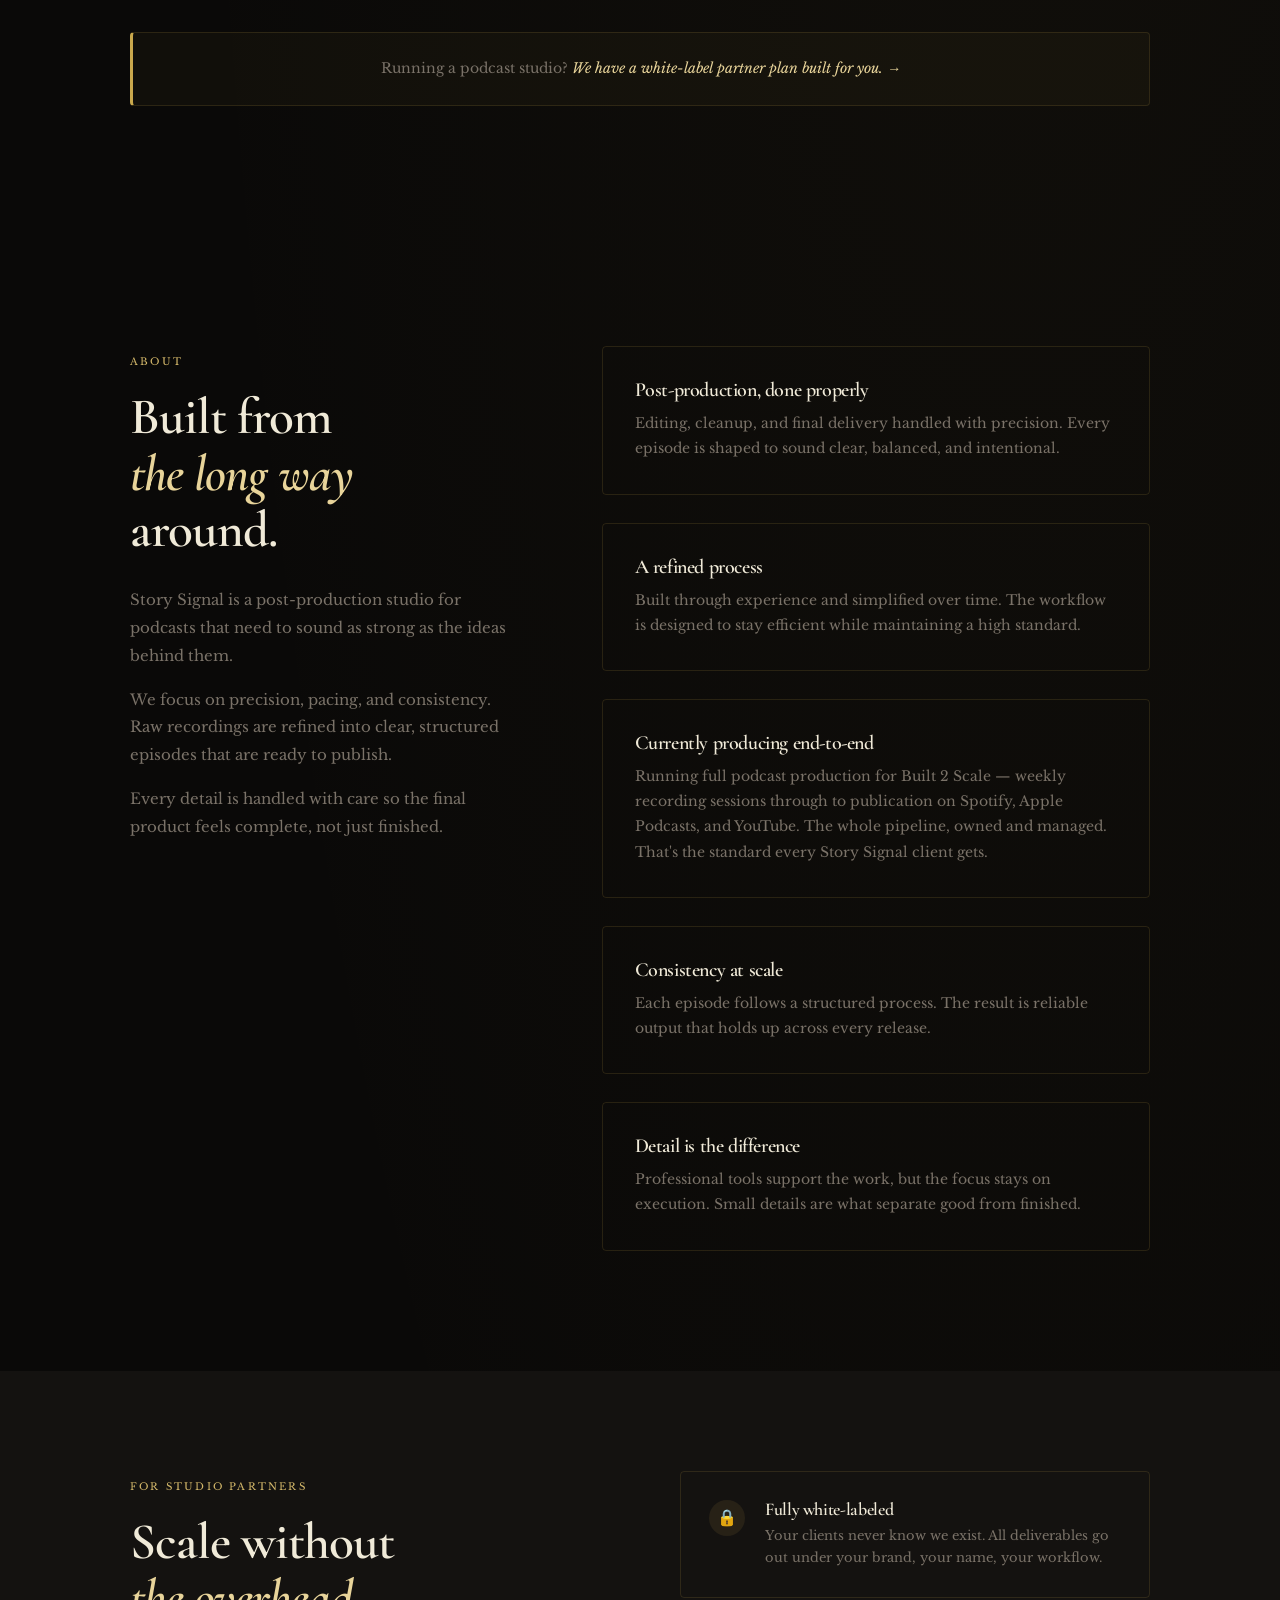
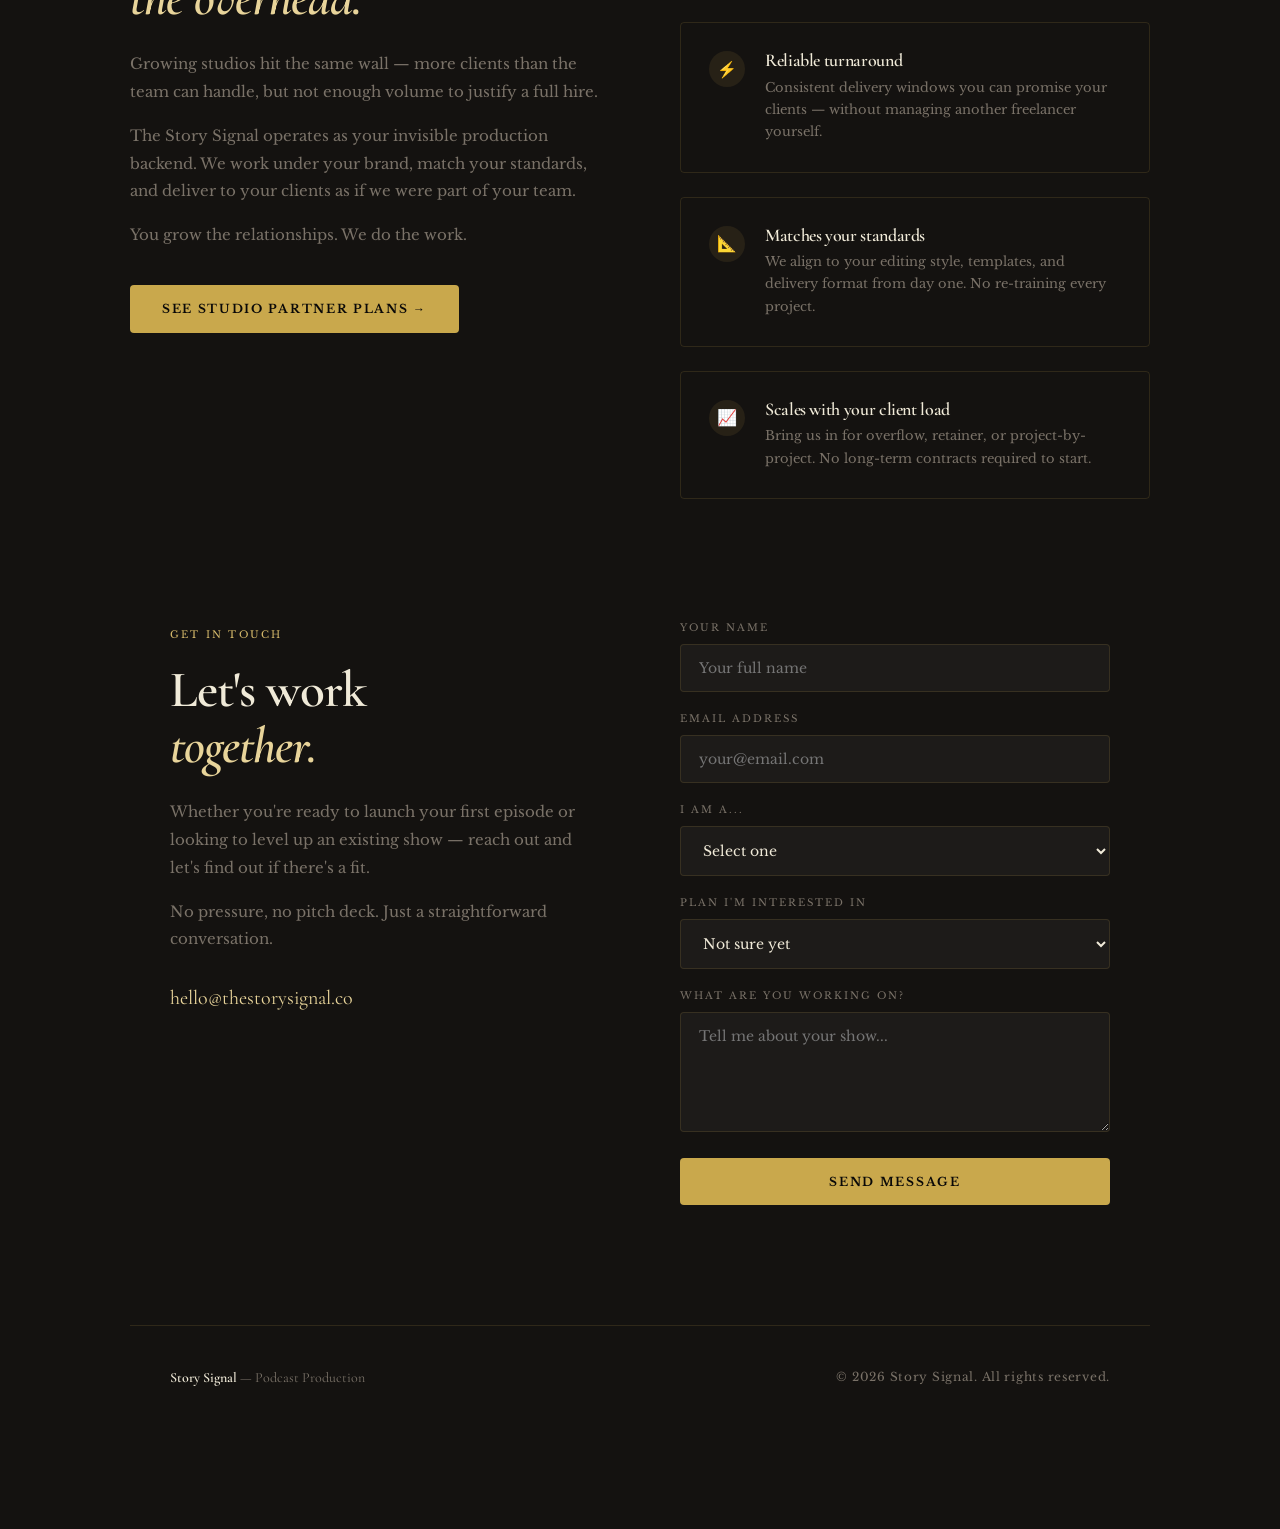
==== commit 2bb1bdbc: "Update index.html Update index.html - Editing the Pricing Page - Removing the Most Popular in Signal" ====
--- a/index.html
+++ b/index.html
@@ -186,29 +186,28 @@
             <li>Audio editing, mixing & mastering</li>
             <li>Noise reduction & cleanup</li>
             <li>Intro/outro music integration</li>
-            <li>Standard video editing with references (if provided)</li>
+            <li>Standard video editing</li>
             <li>SEO-optimized show notes</li>
             <li>Distribution to all major platforms</li>
-            <li>Episode delivered in 5 business days</li>
+            <li>Episode delivered in 3 business days</li>
           </ul>
           <a href="#contact" class="pricing-cta" onclick="selectPlan('Signal')">Get started</a>
         </div>
 
-        <div class="pricing-card popular">
+        <div class="pricing-card best-value">
           <span class="pricing-tier">Broadcast</span>
           <div class="pricing-price"><sup>$</sup>499</div>
           <div class="pricing-price-note">/ month</div>
           <div class="pricing-volume">4 episodes per month</div>
           <ul class="pricing-features">
             <li>Everything in<strong>Signal</strong></li>
-            <li>Standard video editing with references (if provided)</li>
+            <li>Standard video editing</li>
             <li>2 short-form clips per episode</li>
             <li>Timestamps & chapter markers</li>
-            <li>Social caption copy for each episode</li>
             <li>Monthly performance summary</li>
             <li>Dedicated episode thumbnails (YouTube & Spotify)</li>
-            <li>Episode delivered in 5 business days</li>
-            <li>Clips delivered in 7 business days</li>
+            <li>Episode delivered in 3  business days</li>
+            <li>Clips delivered in 3 business days</li>
           </ul>
           <a href="#contact" class="pricing-cta" onclick="selectPlan('Broadcast')">Get started</a>
         </div>
@@ -228,7 +227,7 @@
             <li>Custom episode thumbnail per episode</li>
             <li>Monthly strategy & content call</li>
             <li>Episode delivered in 5 business days</li>
-            <li>Short-form clips delivered in 7 business days</li>
+            <li>Short-form clips delivered in 5 business days</li>
           </ul>
           <a href="#contact" class="pricing-cta" onclick="selectPlan('Full Signal')">Get started</a>
         </div>
